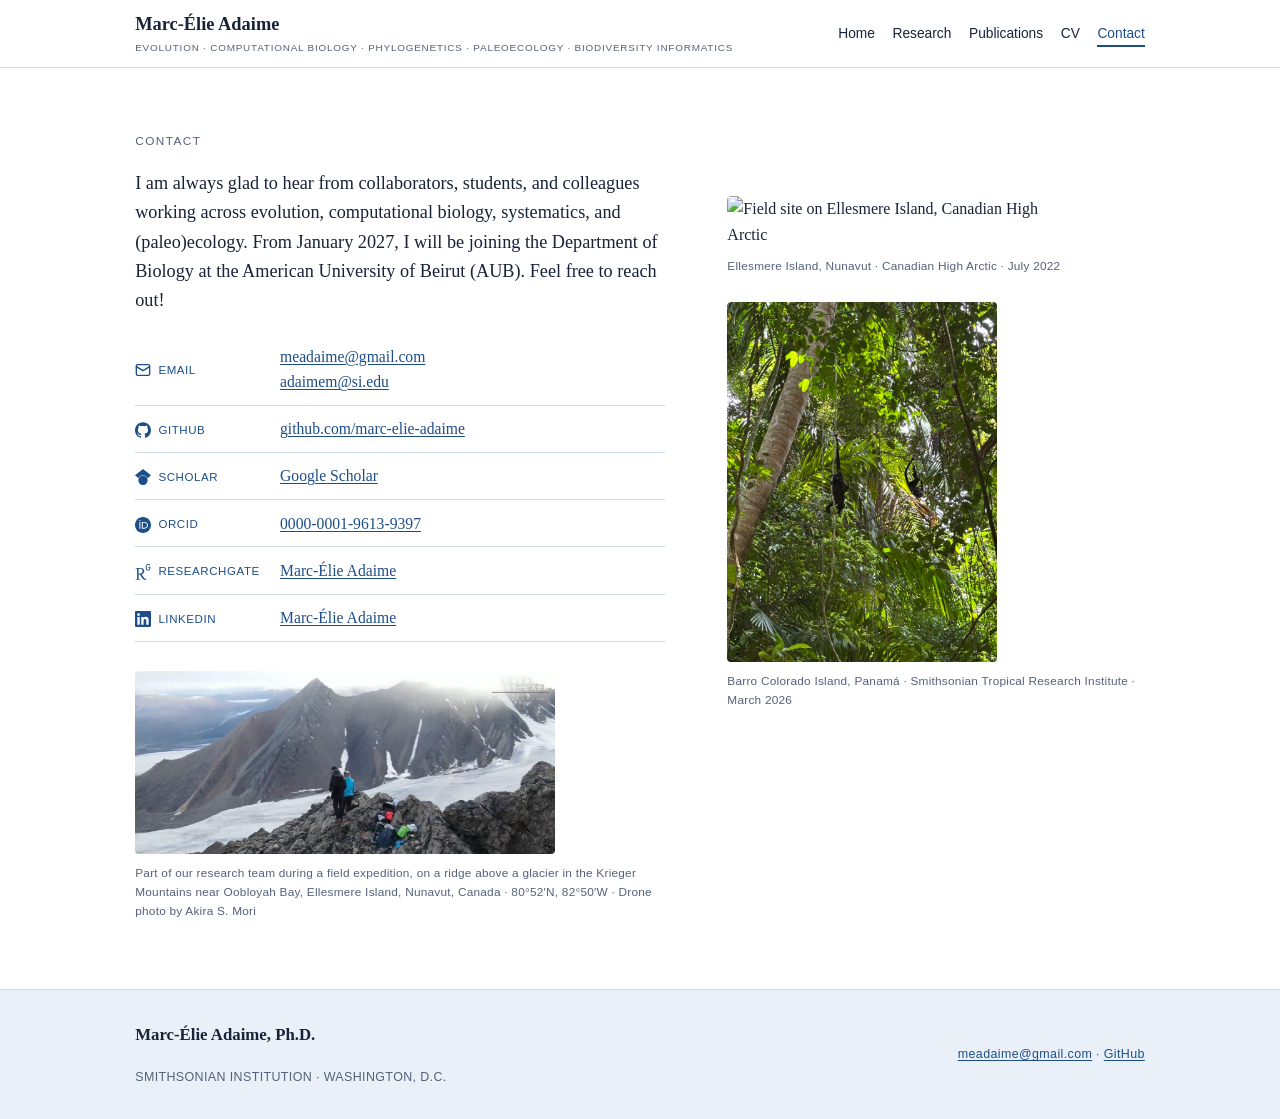
==== contact.html @ a2d021b9 "Update contact.html" ====
<!DOCTYPE html>
<html lang="en">
<head>
<script>document.documentElement.classList.add("js")</script>
<meta charset="utf-8">
<meta name="viewport" content="width=device-width, initial-scale=1">
<title>Contact — Marc-Élie Adaime</title>
<meta name="description" content="Contact Marc-Élie Adaime, Postdoctoral Research Fellow at the Smithsonian Institution.">
<link rel="stylesheet" href="style.css">
</head>
<body>
<header class="site-header">
  <nav class="nav" aria-label="Primary">
    <a class="brand" href="index.html"><b>Marc-Élie Adaime</b><span>Evolution · Computational Biology · Phylogenetics · Paleoecology · Biodiversity Informatics</span></a>
    <button class="nav-toggle" aria-expanded="false" aria-controls="menu" aria-label="Menu"><span></span><span></span><span></span></button>
    <ul class="nav-links" id="menu">
      <li><a href="index.html">Home</a></li>
      <li><a href="research.html">Research</a></li>
      <li><a href="publications.html">Publications</a></li>
      <li><a href="cv.html">CV</a></li>
      <li><a href="contact.html" aria-current="page">Contact</a></li>
    </ul>
  </nav>
</header>
<section class="section" style="padding-top:clamp(2.5rem,6vw,4rem)">
  <div class="wrap">
    <div class="contact-grid">
      <div class="reveal">
        <p class="eyebrow">Contact</p>
        <p class="lead">I am always glad to hear from collaborators, students, and colleagues working across evolution, computational biology, systematics, and (paleo)ecology. From January 2027, I will be joining the Department of Biology at the American University of Beirut (AUB). Feel free to reach out!</p>
        <ul class="contact-list">
          <li>
            <span class="k"><svg width="16" height="16" viewBox="0 0 24 24" fill="none" stroke="currentColor" stroke-width="2" stroke-linecap="round" stroke-linejoin="round" aria-hidden="true"><rect x="2" y="4" width="20" height="16" rx="2"/><path d="m2 7 10 6 10-6"/></svg>Email</span>
            <span><a href="mailto:meadaime@gmail.com">meadaime@gmail.com</a><br><a href="mailto:adaimem@si.edu">adaimem@si.edu</a></span>
          </li>
          <li>
            <span class="k"><svg width="16" height="16" viewBox="0 0 24 24" fill="currentColor" aria-hidden="true"><path d="M12 .297c-6.63 0-12 5.373-12 12 0 5.303 3.438 9.8 8.205 11.385.6.113.82-.258.82-.577 0-.285-.01-1.04-.015-2.04-3.338.724-4.042-1.61-4.042-1.61C4.422 18.07 3.633 17.7 3.633 17.7c-1.087-.744.084-.729.084-.729 1.205.084 1.838 1.236 1.838 1.236 1.07 1.835 2.809 1.305 3.495.998.108-.776.417-1.305.76-1.605-2.665-.3-5.466-1.332-5.466-5.93 0-1.31.465-2.38 1.235-3.22-.135-.303-.54-1.523.105-3.176 0 0 1.005-.322 3.3 1.23.96-.267 1.98-.399 3-.405 1.02.006 2.04.138 3 .405 2.28-1.552 3.285-1.23 3.285-1.23.645 1.653.24 2.873.12 3.176.765.84 1.23 1.91 1.23 3.22 0 4.61-2.805 5.625-5.475 5.92.42.36.81 1.096.81 2.22 0 1.606-.015 2.896-.015 3.286 0 .315.21.69.825.57C20.565 22.092 24 17.592 24 12.297c0-6.627-5.373-12-12-12"/></svg>GitHub</span>
            <span><a href="https://github.com/marc-elie-adaime">github.com/marc-elie-adaime</a></span>
          </li>
          <li>
            <span class="k"><svg width="16" height="16" viewBox="0 0 24 24" fill="currentColor" aria-hidden="true"><path d="M5.242 13.769L0 9.5 12 0l12 9.5-5.242 4.269C17.548 11.249 14.978 9.5 12 9.5c-2.977 0-5.548 1.748-6.758 4.269zM12 10a7 7 0 1 0 0 14 7 7 0 0 0 0-14z"/></svg>Scholar</span>
            <span><a href="https://scholar.google.com/citations?user=qYMFo1wAAAAJ">Google Scholar</a></span>
          </li>
          <li>
            <span class="k"><svg width="16" height="16" viewBox="0 0 24 24" fill="currentColor" aria-hidden="true"><path d="M12 0C5.372 0 0 5.372 0 12s5.372 12 12 12 12-5.372 12-12S18.628 0 12 0zM7.369 4.378c.525 0 .947.431.947.947 0 .525-.422.947-.947.947a.95.95 0 0 1-.947-.947c0-.525.422-.947.947-.947zm-.722 3.038h1.444v10.041H6.647V7.416zm3.562 0h3.9c3.712 0 5.344 2.653 5.344 5.025 0 2.578-2.016 5.025-5.325 5.025h-3.919V7.416zm1.444 1.303v7.444h2.297c3.272 0 4.022-2.484 4.022-3.722 0-2.016-1.284-3.722-4.097-3.722h-2.222z"/></svg>ORCID</span>
            <span><a href="https://orcid.org/0000-0001-9613-9397">0000-0001-9613-9397</a></span>
          </li>
          <li>
            <span class="k"><svg width="16" height="16" viewBox="0 0 24 24" fill="currentColor" aria-hidden="true"><path d="M19.586 0c-.818 0-1.508.19-2.073.565-.563.377-.97.936-1.213 1.68a3.193 3.193 0 0 0-.112.437 8.365 8.365 0 0 0-.078.53 9 9 0 0 0-.05.727c-.01.282-.013.621-.013 1.016a31.121 31.123 0 0 0 .014 1.017 9 9 0 0 0 .05.727 7.946 7.946 0 0 0 .077.53h-.005a3.334 3.334 0 0 0 .113.438c.245.743.65 1.303 1.214 1.68.565.376 1.256.564 2.075.564.8 0 1.536-.213 2.105-.603.57-.39.94-.916 1.175-1.65.076-.235.135-.558.177-.93a10.9 10.9 0 0 0 .043-1.207v-.82c0-.095-.047-.142-.14-.142h-3.064c-.094 0-.14.047-.14.141v.956c0 .094.046.14.14.14h1.666c.056 0 .084.03.084.086 0 .36 0 .62-.036.865-.038.244-.1.447-.147.606-.108.385-.348.664-.638.876-.29.212-.738.35-1.227.35-.545 0-.901-.15-1.21-.353-.306-.203-.517-.454-.67-.915a3.136 3.136 0 0 1-.147-.762 17.366 17.367 0 0 1-.034-.656c-.01-.26-.014-.572-.014-.939a26.401 26.403 0 0 1 .014-.938 15.821 15.822 0 0 1 .035-.656 3.19 3.19 0 0 1 .148-.76 1.89 1.89 0 0 1 .742-1.01c.344-.244.593-.352 1.137-.352.508 0 .815.096 1.144.303.33.207.528.492.764.925.047.094.111.118.198.07l1.044-.43c.075-.048.09-.115.042-.199a3.549 3.549 0 0 0-.466-.742 3 3 0 0 0-.679-.607 3.313 3.313 0 0 0-.903-.41A4.068 4.068 0 0 0 19.586 0zM8.217 5.836c-1.69 0-3.036.086-4.297.086-1.146 0-2.291 0-3.007-.029v.831l1.088.2c.744.144 1.174.488 1.174 2.264v11.288c0 1.777-.43 2.12-1.174 2.263l-1.088.2v.832c.773-.029 2.12-.086 3.465-.086 1.29 0 2.951.057 3.667.086v-.831l-1.49-.2c-.773-.115-1.174-.487-1.174-2.264v-4.784c.688.057 1.29.057 2.206.057 1.748 3.123 3.41 5.472 4.355 6.56.86 1.032 2.177 1.691 3.839 1.691.487 0 1.003-.086 1.318-.23v-.744c-1.031 0-2.063-.716-2.808-1.518-1.26-1.376-2.95-3.582-4.355-6.074 2.32-.545 4.04-2.722 4.04-4.9 0-3.208-2.492-4.698-5.758-4.698zm-.515 1.29c2.406 0 3.839 1.26 3.839 3.552 0 2.263-1.547 3.782-4.097 3.782-.974 0-1.404-.03-2.063-.086v-7.19c.66-.059 1.547-.059 2.32-.059z"/></svg>ResearchGate</span>
            <span><a href="https://www.researchgate.net/profile/Marc-Elie-Adaime-2">Marc-Élie Adaime</a></span>
          </li>
          <li>
            <span class="k"><svg width="16" height="16" viewBox="0 0 24 24" fill="currentColor" aria-hidden="true"><path d="M20.447 20.452h-3.554v-5.569c0-1.328-.027-3.037-1.852-3.037-1.853 0-2.136 1.445-2.136 2.939v5.667H9.351V9h3.414v1.561h.046c.477-.9 1.637-1.85 3.37-1.85 3.601 0 4.267 2.37 4.267 5.455v6.286zM5.337 7.433a2.062 2.062 0 0 1-2.063-2.065 2.064 2.064 0 1 1 2.063 2.065zm1.782 13.019H3.555V9h3.564v11.452zM22.225 0H1.771C.792 0 0 .774 0 1.729v20.542C0 23.227.792 24 1.771 24h20.451C23.2 24 24 23.227 24 22.271V1.729C24 .774 23.2 0 22.222 0h.003z"/></svg>LinkedIn</span>
            <span><a href="https://www.linkedin.com/in/marc-%C3%A9lie-adaime-8b756270/">Marc-Élie Adaime</a></span>
          </li>
        </ul>
        <figure class="plate" style="margin:1.8rem 0 0;border:none;background:transparent">
          <img src="Figures_webpage/Ellesmere_drone_photo.png" alt="Research team on a ridge above a glacier in the Krieger Mountains, Ellesmere Island" style="width:100%;max-width:420px;height:auto;display:block;border-radius:4px">
          <figcaption style="font-family:var(--mono);font-size:.74rem;letter-spacing:.02em;color:var(--muted);margin-top:.6rem">Part of our research team during a field expedition, on a ridge above a glacier in the Krieger Mountains near Oobloyah Bay, Ellesmere Island, Nunavut, Canada · 80°52′N, 82°50′W · Drone photo by Akira S. Mori</figcaption>
        </figure>
      </div>
      <div class="reveal" style="display:flex;flex-direction:column;gap:1.6rem;margin-left:1.5rem;margin-top:4rem">
        <figure class="plate" style="margin:0;border:none;background:transparent">
          <img src="Figures_webpage/IMG_20220717_134438.jpg" alt="Field site on Ellesmere Island, Canadian High Arctic" style="width:100%;max-width:320px;height:auto;display:block;border-radius:4px">
          <figcaption style="font-family:var(--mono);font-size:.74rem;letter-spacing:.02em;color:var(--muted);margin-top:.6rem">Ellesmere Island, Nunavut · Canadian High Arctic · July 2022</figcaption>
        </figure>
        <figure class="plate" style="margin:0;border:none;background:transparent">
          <img src="Figures_webpage/IMG_4022.jpg" alt="Barro Colorado Island, Panamá" style="width:100%;max-width:270px;height:auto;display:block;border-radius:4px">
          <figcaption style="font-family:var(--mono);font-size:.74rem;letter-spacing:.02em;color:var(--muted);margin-top:.6rem">Barro Colorado Island, Panamá · Smithsonian Tropical Research Institute · March 2026</figcaption>
        </figure>
      </div>
    </div>
  </div>
</section>
<footer class="site-footer">
  <div class="foot">
    <div class="brand"><b style="font-family:var(--display);font-size:1.05rem">Marc-Élie Adaime, Ph.D.</b><br><span class="fmono">Smithsonian Institution · Washington, D.C.</span></div>
    <div class="fmono"><a href="mailto:meadaime@gmail.com">meadaime@gmail.com</a> · <a href="https://github.com/marc-elie-adaime">GitHub</a></div>
  </div>
</footer>
<script>
  const t=document.querySelector('.nav-toggle'),m=document.getElementById('menu');
  t&&t.addEventListener('click',()=>{const o=m.classList.toggle('open');t.setAttribute('aria-expanded',o)});
  const io=new IntersectionObserver((es)=>es.forEach(e=>{if(e.isIntersecting){e.target.classList.add('in');io.unobserve(e.target)}}),{threshold:.1});
  document.querySelectorAll('.reveal').forEach(el=>io.observe(el));
</script>
</body>
</html>
---- style.css ----
/* =========================================================
   Marc-Élie Adaime — traditional academic styles
   Single-hue Québec-blue palette; system serif typography.
   ========================================================= */

:root{
  --ink:#182338;            /* near-black, blue cast (body text) */
  --teal:#1d4e89;           /* Québec blue (links, accents) */
  --teal-deep:#143a6b;      /* deep blue (hero, dark headings) */
  --teal-bright:#3d6fb0;    /* lighter blue */
  --amber:#1d4e89;          /* primary buttons = Québec blue */
  --amber-deep:#3a4a63;     /* muted blue-grey small labels */
  --amber-soft:#bcd0e8;     /* soft blue (hover borders) */
  --paper:#ffffff;          /* main background */
  --panel:#eaf0f8;          /* pale Québec blue (alt sections) */
  --sage:#e0e9f5;           /* soft blue (chips, mats, plates) */
  --line:#cdd9ea;           /* blue-tinted borders */
  --muted:#54617a;          /* muted blue-grey text */
  --white:#ffffff;

  --display:Georgia,"Times New Roman",Times,serif;
  --body:Georgia,"Times New Roman",Times,serif;
  --mono:-apple-system,BlinkMacSystemFont,"Segoe UI",Helvetica,Arial,sans-serif;

  --maxw:1080px;
}

*{box-sizing:border-box}
html{scroll-behavior:smooth}
@media (prefers-reduced-motion:reduce){html{scroll-behavior:auto}}

body{
  margin:0;
  font-family:var(--body);
  color:var(--ink);
  background:var(--paper);
  line-height:1.62;
  -webkit-font-smoothing:antialiased;
  text-rendering:optimizeLegibility;
}

img{max-width:100%;display:block}
a{color:var(--teal);text-decoration:underline;text-underline-offset:2px}
a:hover{color:var(--teal-deep)}

.wrap{max-width:var(--maxw);margin:0 auto;padding:0 clamp(1.2rem,4vw,2.2rem)}

/* ---------- eyebrow ---------- */
.eyebrow{
  font-family:var(--mono);
  font-size:.74rem;
  letter-spacing:.12em;
  text-transform:uppercase;
  color:var(--muted);
  margin:0 0 .8rem;
}

/* ---------- header / nav ---------- */
.site-header{
  position:sticky;top:0;z-index:50;
  background:var(--white);
  border-bottom:1px solid var(--line);
}
.nav{
  max-width:var(--maxw);margin:0 auto;
  padding:.85rem clamp(1.2rem,4vw,2.2rem);
  display:flex;align-items:center;justify-content:space-between;gap:1rem;
}
.brand{display:flex;flex-direction:column;line-height:1.15;text-decoration:none}
.brand b{font-family:var(--display);font-weight:700;font-size:1.15rem;color:var(--ink)}
.brand span{font-family:var(--mono);font-size:.62rem;letter-spacing:.08em;text-transform:uppercase;color:var(--muted);margin-top:7px}
.nav-links{display:flex;gap:1.1rem;align-items:center;list-style:none;margin:0;padding:0}
.nav-links a{
  font-family:var(--mono);font-size:.86rem;font-weight:400;color:var(--ink);
  text-decoration:none;padding:.2rem 0;border-bottom:2px solid transparent;
}
.nav-links a:hover{color:var(--teal);border-bottom-color:var(--line)}
.nav-links a[aria-current="page"]{color:var(--teal);border-bottom-color:var(--teal)}
.nav-toggle{display:none;background:none;border:1px solid var(--line);border-radius:3px;padding:.45rem .55rem;cursor:pointer}
.nav-toggle span{display:block;width:20px;height:2px;background:var(--ink);margin:4px 0}

@media (max-width:760px){
  .nav-toggle{display:block}
  .nav-links{
    position:absolute;top:100%;left:0;right:0;
    flex-direction:column;align-items:stretch;gap:0;
    background:var(--white);border-bottom:1px solid var(--line);
    padding:.4rem clamp(1.2rem,4vw,2.2rem) .9rem;
    display:none;
  }
  .nav-links.open{display:flex}
  .nav-links a{padding:.65rem 0;border-bottom:1px solid var(--line)}
}

/* ---------- hero ---------- */
.hero{position:relative;overflow:hidden;background:var(--teal-deep);color:#fff}
.hero-bg{
  position:absolute;inset:0;
  background:
    linear-gradient(180deg, rgba(20,58,107,.7), rgba(20,58,107,.68)),     
    url("Figures_webpage/IMG_20220718_154814%20Copy-b.jpg") center/cover;
}
.hero-inner{position:relative;max-width:var(--maxw);margin:0 auto;padding:clamp(3rem,7vw,5.5rem) clamp(1.2rem,4vw,2.2rem)}
.hero .eyebrow{color:#bcd0e8}
.hero h1{
  font-family:var(--display);font-weight:700;
  font-size:clamp(1.9rem,4vw,3rem);line-height:1.15;
  margin:.2rem 0 1rem;max-width:22ch;
}
.hero p{font-size:clamp(1.15rem,1.9vw,1.35rem);max-width:60ch;color:#e6ecf5;margin:0 0 1.4rem;line-height:1.6}
.hero .role{font-family:var(--mono);font-size:.9rem;letter-spacing:.03em;color:#b3c6df}
.btn-row{display:flex;flex-wrap:wrap;gap:.8rem;margin-top:1.6rem}
.btn{
  display:inline-flex;align-items:center;gap:.4rem;
  font-family:var(--mono);font-weight:500;font-size:.88rem;
  padding:.6rem 1.15rem;border-radius:3px;
  border:1px solid transparent;text-decoration:none;
}
.btn-primary{background:#fff;color:var(--teal-deep);border-color:#fff}
.btn-primary:hover{background:#e6ecf5;color:var(--teal-deep)}
.btn-ghost{border-color:rgba(255,255,255,.5);color:#fff}
.btn-ghost:hover{border-color:#fff;color:#fff}

/* ---------- sections ---------- */
main{display:block}
.section{padding:clamp(2.6rem,5.5vw,4.2rem) 0}
.section.alt{background:var(--panel)}
.section h2{
  font-family:var(--display);font-weight:700;
  font-size:clamp(1.5rem,3vw,2.1rem);line-height:1.2;margin:.2rem 0 1rem;
}
.lead{font-size:1.14rem;max-width:66ch;color:var(--ink);line-height:1.6}
.prose p{max-width:68ch;margin:0 0 1.05rem}
.prose p:last-child{margin-bottom:0}

/* simple rule */
.strata{height:0;border:0;border-top:1px solid var(--line);width:100%;max-width:var(--maxw);margin:0 auto}

/* ---------- grid cards ---------- */
.grid{display:grid;gap:1.6rem}
.grid.cols-2{grid-template-columns:repeat(2,1fr)}
.grid.cols-3{grid-template-columns:repeat(3,1fr)}
@media (max-width:860px){.grid.cols-3{grid-template-columns:1fr 1fr}}
@media (max-width:620px){.grid.cols-2,.grid.cols-3{grid-template-columns:1fr}}
.card{
  background:var(--white);border:1px solid var(--line);border-radius:4px;
  padding:1.4rem;
}
.card:hover{border-color:var(--teal-bright)}
.card .num{font-family:var(--mono);font-size:.72rem;color:var(--amber-deep);letter-spacing:.08em;text-transform:uppercase}
.card h3{font-family:var(--display);font-weight:700;font-size:1.22rem;margin:.45rem 0 .5rem;line-height:1.25}
.card p{margin:0;color:#2a3550;font-size:.98rem}
.card .fig{margin:0 0 1.1rem;background:transparent;border-radius:3px}
.card .fig img,.card .fig svg{display:block;width:100%;height:auto;border-radius:2px}
.card img{border-radius:3px}

/* ---------- figure / plate ---------- */
.plate{border:1px solid var(--line);border-radius:4px;overflow:hidden;background:var(--white)}
.plate .img{aspect-ratio:4/3;position:relative;background:var(--sage)}
.plate .img img{position:absolute;inset:0;width:100%;height:100%;object-fit:cover}
.plate figcaption{font-family:var(--mono);font-size:.74rem;letter-spacing:.02em;color:var(--muted)}
.plate figcaption b{color:var(--ink);font-weight:700}

/* ---------- timeline ---------- */
.timeline{list-style:none;margin:0;padding:0;border-left:2px solid var(--line)}
.timeline li{position:relative;padding:0 0 1.8rem 1.6rem}
.timeline li:last-child{padding-bottom:0}
.timeline li::before{content:"";position:absolute;left:-6px;top:.4rem;width:10px;height:10px;border-radius:50%;background:var(--teal);border:2px solid var(--paper)}
.timeline .when{font-family:var(--mono);font-size:.74rem;letter-spacing:.05em;color:var(--amber-deep);text-transform:uppercase}
.timeline h3{font-family:var(--display);font-weight:700;font-size:1.16rem;margin:.25rem 0 .1rem}
.timeline .where{color:var(--muted);font-size:.9rem;margin-bottom:.4rem}
.timeline p{margin:.3rem 0 0;max-width:64ch;font-size:.97rem}

/* ---------- publications ---------- */
.pub-group{margin-bottom:2.4rem}
.pub-group h2{margin-bottom:.4rem}
.pub{padding:1rem 0;border-bottom:1px solid var(--line);display:grid;grid-template-columns:64px 1fr;gap:1rem}
.pub:first-of-type{border-top:1px solid var(--line)}
.pub .yr{font-family:var(--mono);font-size:.82rem;color:var(--amber-deep);padding-top:.15rem}
.pub .ref{margin:0}
.pub .ref .title{font-weight:700}
.pub .ref .venue{font-style:italic;color:var(--teal)}
.pub .tag{display:inline-block;font-family:var(--mono);font-size:.66rem;letter-spacing:.05em;text-transform:uppercase;
  background:var(--sage);color:var(--teal-deep);padding:.12rem .5rem;border-radius:3px;margin-left:.4rem}
.pub .doi{font-size:.85rem;word-break:break-word}
@media (max-width:560px){.pub{grid-template-columns:1fr;gap:.3rem}}

/* ---------- chips ---------- */
.chips{display:flex;flex-wrap:wrap;gap:.5rem;margin:1.1rem 0 0;padding:0;list-style:none}
.chips li{font-family:var(--mono);font-size:.8rem;background:var(--white);border:1px solid var(--line);border-radius:3px;padding:.35rem .75rem;color:var(--ink)}

/* ---------- contact ---------- */
.contact-grid{display:grid;grid-template-columns:1.2fr 1fr;gap:2.4rem;align-items:start}
@media (max-width:760px){.contact-grid{grid-template-columns:1fr}}
.contact-list{list-style:none;margin:1.1rem 0 0;padding:0}
.contact-list li{display:flex;gap:.8rem;padding:.65rem 0;border-bottom:1px solid var(--line);font-size:.98rem}
.contact-list .k{display:flex;align-items:center;gap:.45rem;font-family:var(--mono);font-size:.72rem;letter-spacing:.05em;text-transform:uppercase;color:var(--teal);width:auto;min-width:132px;flex:none;padding-top:.15rem}
.contact-list .k svg{flex:none;width:16px;height:16px}

/* ---------- CV ---------- */
.cv-section{margin-bottom:2.2rem}
.cv-section h2{font-family:var(--display);font-weight:700;font-size:1.4rem;border-bottom:1px solid var(--line);padding-bottom:.3rem;margin-bottom:1rem}
.cv-row{display:grid;grid-template-columns:150px 1fr;gap:1rem;padding:.55rem 0;border-bottom:1px solid var(--line)}
.cv-row .l{font-family:var(--mono);font-size:.78rem;color:var(--amber-deep);letter-spacing:.03em}
.cv-row b{font-weight:700}
.cv-row .sub{color:var(--muted);font-size:.9rem}
@media (max-width:560px){.cv-row{grid-template-columns:1fr;gap:.15rem}}

/* ---------- footer ---------- */
.site-footer{background:var(--panel);color:var(--muted);padding:2.2rem 0;border-top:1px solid var(--line)}
.foot{max-width:var(--maxw);margin:0 auto;padding:0 clamp(1.2rem,4vw,2.2rem);display:flex;flex-wrap:wrap;justify-content:space-between;gap:1rem;align-items:center}
.foot .brand b{color:var(--ink);font-family:var(--display)}
.foot .brand span{color:var(--muted)}
.foot a{color:var(--teal)}
.foot .fmono{font-family:var(--mono);font-size:.78rem;letter-spacing:.03em;color:var(--muted)}

/* ---------- reveal disabled (static) ---------- */
.js .reveal{opacity:1;transform:none}

:focus-visible{outline:2px solid var(--teal);outline-offset:2px}

/* ---------- Mobile adjustments ---------- */
@media (max-width:760px){
  /* About section: stack on mobile */
  .about-grid{grid-template-columns:1fr !important;}
  .about-grid .prose{max-width:100% !important;}
  .about-core{width:100% !important;}
  .about-core img{max-width:100% !important;width:100% !important;}
  .about-core figcaption{max-width:100% !important;}
  /* Threads figure rows: force single column, full width */
  .threads-grid{grid-template-columns:1fr !important;}
  /* Cancel the desktop margin bleed and caption-width hacks */
  .bleed-right{margin-right:0 !important;}
  .bleed-left{margin-left:0 !important;}
  .cap-wide{width:100% !important;}
  /* Make every threads figure full-width and its caption normal */
  .threads-grid .plate{margin:0 !important;width:100% !important;}
  .threads-grid .plate img{width:100% !important;max-width:100% !important;}
  .threads-grid .plate figcaption{width:100% !important;max-width:100% !important;}
}

/* Research page header background */
.hero-research .hero-bg{
  background:
    linear-gradient(180deg, rgba(20,58,107,.7), rgba(20,58,107,.68)),
    url("Figures_webpage/34EDEE50-22E7-4DC9-A96A-1D87A14C8290.jpg") center/cover;
}
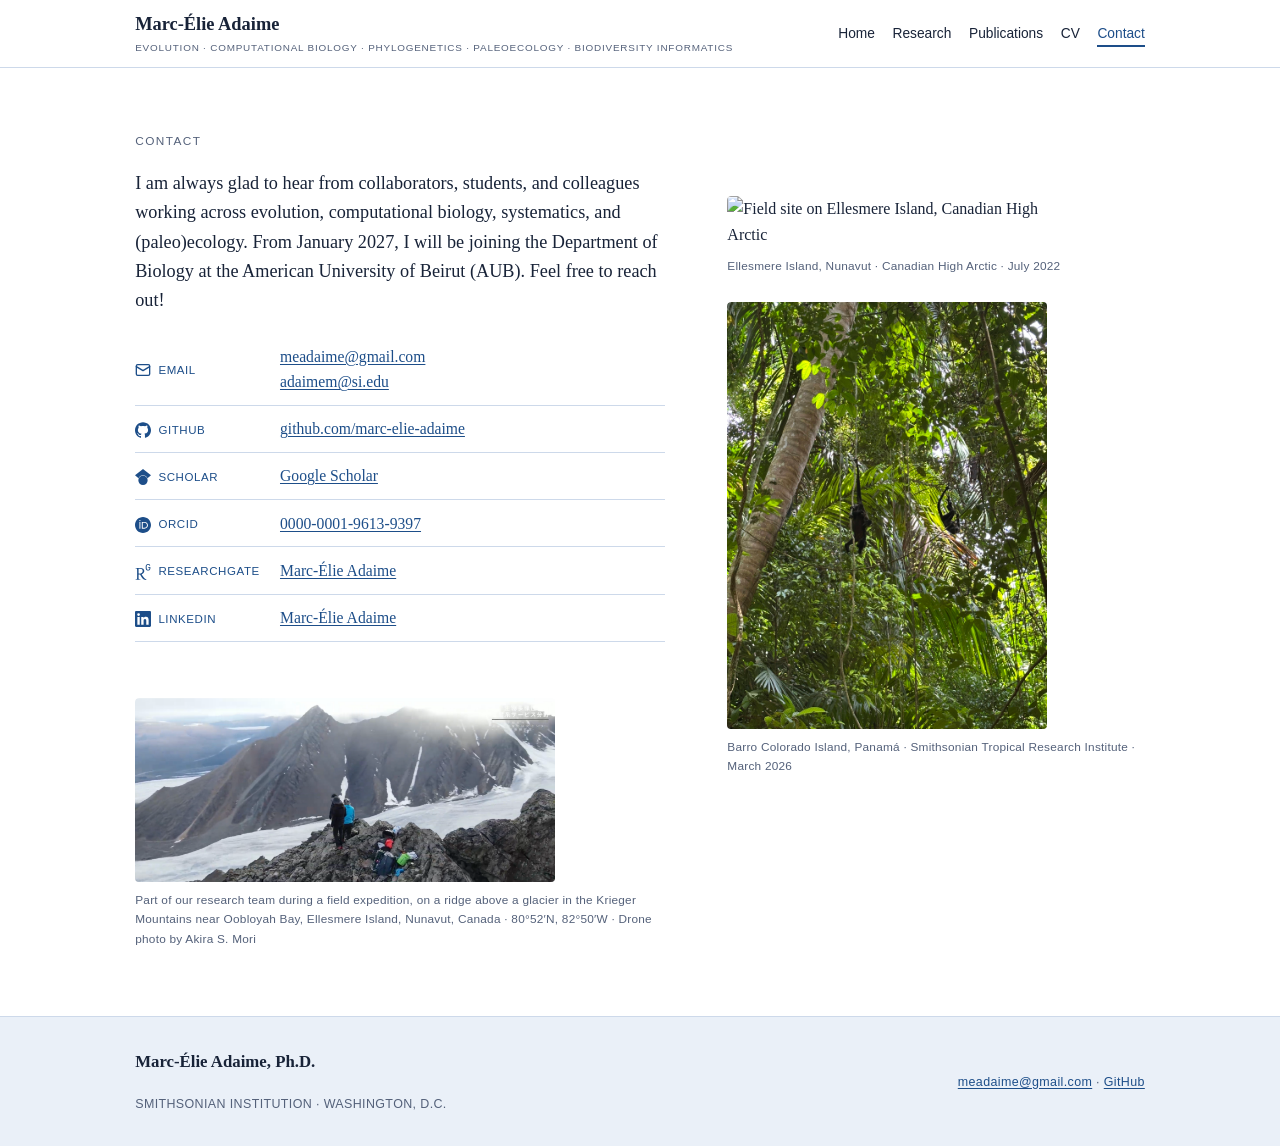
==== commit d09b5bbf: "Update contact.html" ====
--- a/contact.html
+++ b/contact.html
@@ -54,7 +54,7 @@
             <span><a href="https://www.linkedin.com/in/marc-%C3%A9lie-adaime-8b756270/">Marc-Élie Adaime</a></span>
           </li>
         </ul>
-        <figure class="plate" style="margin:1.8rem 0 0;border:none;background:transparent">
+        <figure class="plate" style="margin:3.5rem 0 0;border:none;background:transparent">
           <img src="Figures_webpage/Ellesmere_drone_photo.png" alt="Research team on a ridge above a glacier in the Krieger Mountains, Ellesmere Island" style="width:100%;max-width:420px;height:auto;display:block;border-radius:4px">
           <figcaption style="font-family:var(--mono);font-size:.74rem;letter-spacing:.02em;color:var(--muted);margin-top:.6rem">Part of our research team during a field expedition, on a ridge above a glacier in the Krieger Mountains near Oobloyah Bay, Ellesmere Island, Nunavut, Canada · 80°52′N, 82°50′W · Drone photo by Akira S. Mori</figcaption>
         </figure>
@@ -65,7 +65,7 @@
           <figcaption style="font-family:var(--mono);font-size:.74rem;letter-spacing:.02em;color:var(--muted);margin-top:.6rem">Ellesmere Island, Nunavut · Canadian High Arctic · July 2022</figcaption>
         </figure>
         <figure class="plate" style="margin:0;border:none;background:transparent">
-          <img src="Figures_webpage/IMG_4022.jpg" alt="Barro Colorado Island, Panamá" style="width:100%;max-width:270px;height:auto;display:block;border-radius:4px">
+          <img src="Figures_webpage/IMG_4022.jpg" alt="Barro Colorado Island, Panamá" style="width:100%;max-width:320px;height:auto;display:block;border-radius:4px">
           <figcaption style="font-family:var(--mono);font-size:.74rem;letter-spacing:.02em;color:var(--muted);margin-top:.6rem">Barro Colorado Island, Panamá · Smithsonian Tropical Research Institute · March 2026</figcaption>
         </figure>
       </div>
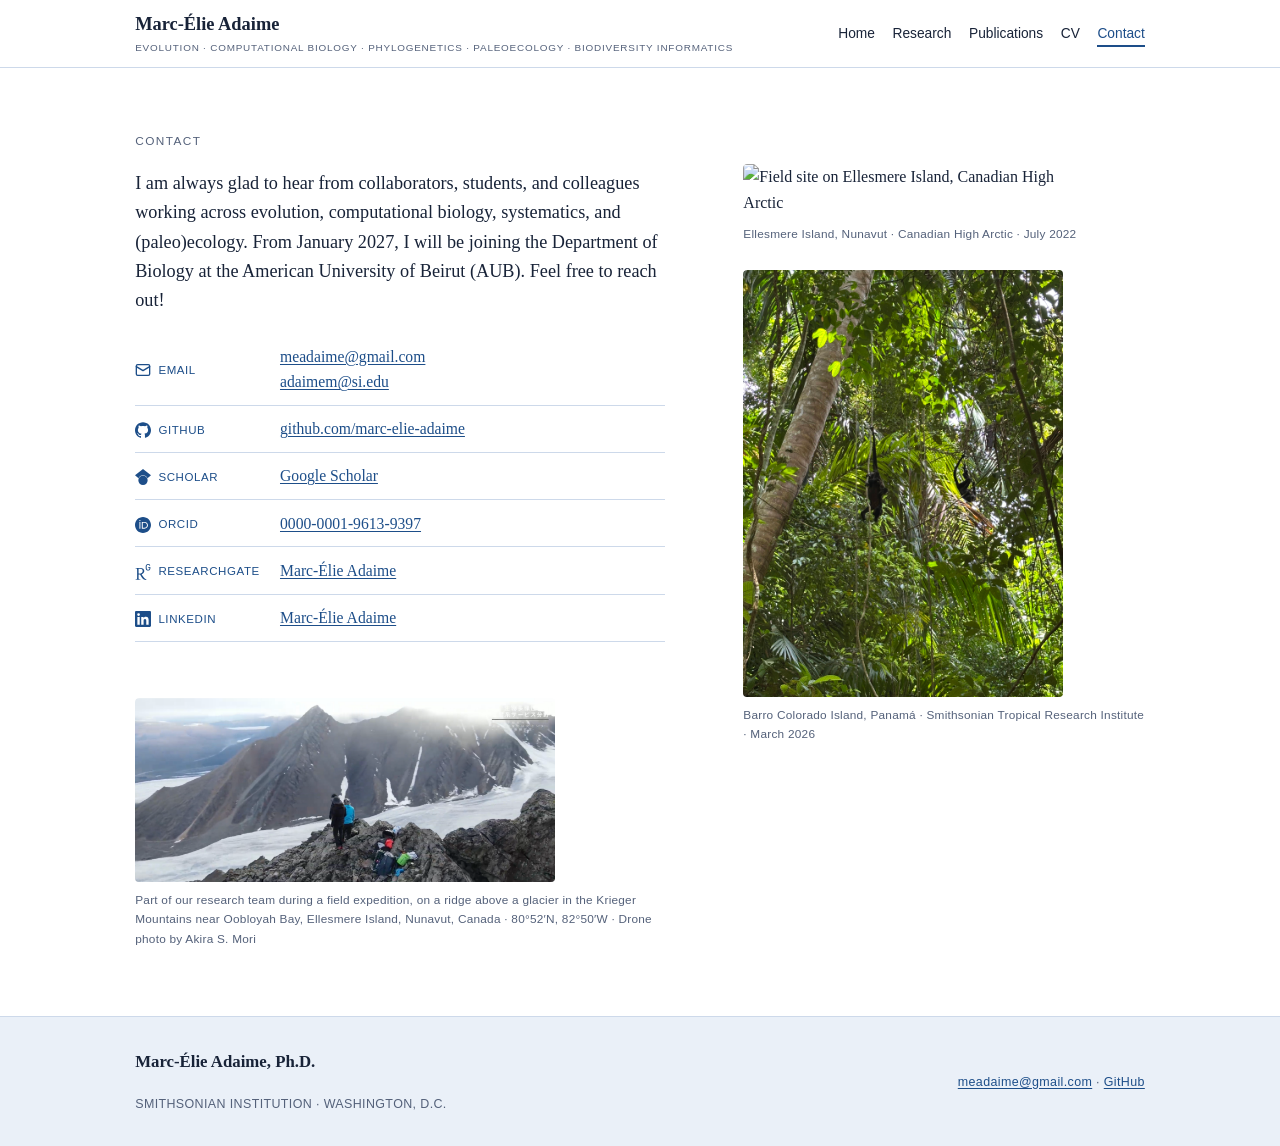
==== commit 569c1a53: "Update contact.html" ====
--- a/contact.html
+++ b/contact.html
@@ -59,7 +59,7 @@
           <figcaption style="font-family:var(--mono);font-size:.74rem;letter-spacing:.02em;color:var(--muted);margin-top:.6rem">Part of our research team during a field expedition, on a ridge above a glacier in the Krieger Mountains near Oobloyah Bay, Ellesmere Island, Nunavut, Canada · 80°52′N, 82°50′W · Drone photo by Akira S. Mori</figcaption>
         </figure>
       </div>
-      <div class="reveal" style="display:flex;flex-direction:column;gap:1.6rem;margin-left:1.5rem;margin-top:4rem">
+      <div class="reveal" style="display:flex;flex-direction:column;gap:1.6rem;margin-left:2.5rem;margin-top:2rem">
         <figure class="plate" style="margin:0;border:none;background:transparent">
           <img src="Figures_webpage/IMG_20220717_134438.jpg" alt="Field site on Ellesmere Island, Canadian High Arctic" style="width:100%;max-width:320px;height:auto;display:block;border-radius:4px">
           <figcaption style="font-family:var(--mono);font-size:.74rem;letter-spacing:.02em;color:var(--muted);margin-top:.6rem">Ellesmere Island, Nunavut · Canadian High Arctic · July 2022</figcaption>
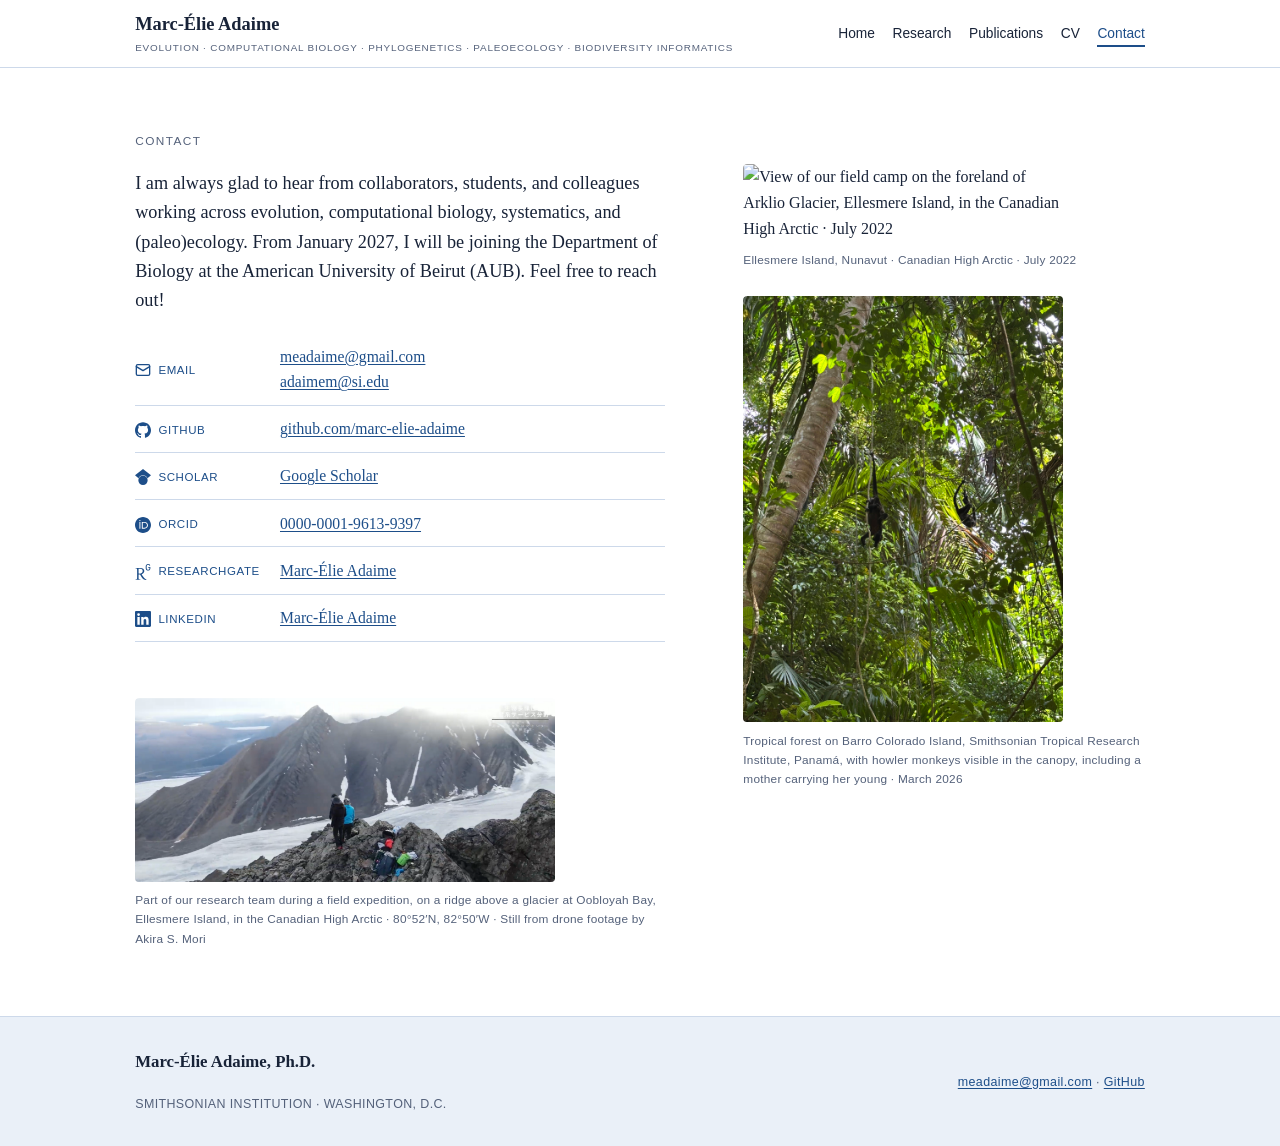
==== commit 93a270b2: "Update contact.html" ====
--- a/contact.html
+++ b/contact.html
@@ -56,17 +56,17 @@
         </ul>
         <figure class="plate" style="margin:3.5rem 0 0;border:none;background:transparent">
           <img src="Figures_webpage/Ellesmere_drone_photo.png" alt="Research team on a ridge above a glacier in the Krieger Mountains, Ellesmere Island" style="width:100%;max-width:420px;height:auto;display:block;border-radius:4px">
-          <figcaption style="font-family:var(--mono);font-size:.74rem;letter-spacing:.02em;color:var(--muted);margin-top:.6rem">Part of our research team during a field expedition, on a ridge above a glacier in the Krieger Mountains near Oobloyah Bay, Ellesmere Island, Nunavut, Canada · 80°52′N, 82°50′W · Drone photo by Akira S. Mori</figcaption>
+          <figcaption style="font-family:var(--mono);font-size:.74rem;letter-spacing:.02em;color:var(--muted);margin-top:.6rem">Part of our research team during a field expedition, on a ridge above a glacier at Oobloyah Bay, Ellesmere Island, in the Canadian High Arctic · 80°52′N, 82°50′W · Still from drone footage by Akira S. Mori</figcaption>
         </figure>
       </div>
       <div class="reveal" style="display:flex;flex-direction:column;gap:1.6rem;margin-left:2.5rem;margin-top:2rem">
         <figure class="plate" style="margin:0;border:none;background:transparent">
-          <img src="Figures_webpage/IMG_20220717_134438.jpg" alt="Field site on Ellesmere Island, Canadian High Arctic" style="width:100%;max-width:320px;height:auto;display:block;border-radius:4px">
+          <img src="Figures_webpage/IMG_20220717_134438.jpg" alt="View of our field camp on the foreland of Arklio Glacier, Ellesmere Island, in the Canadian High Arctic · July 2022" style="width:100%;max-width:320px;height:auto;display:block;border-radius:4px">
           <figcaption style="font-family:var(--mono);font-size:.74rem;letter-spacing:.02em;color:var(--muted);margin-top:.6rem">Ellesmere Island, Nunavut · Canadian High Arctic · July 2022</figcaption>
         </figure>
         <figure class="plate" style="margin:0;border:none;background:transparent">
           <img src="Figures_webpage/IMG_4022.jpg" alt="Barro Colorado Island, Panamá" style="width:100%;max-width:320px;height:auto;display:block;border-radius:4px">
-          <figcaption style="font-family:var(--mono);font-size:.74rem;letter-spacing:.02em;color:var(--muted);margin-top:.6rem">Barro Colorado Island, Panamá · Smithsonian Tropical Research Institute · March 2026</figcaption>
+          <figcaption style="font-family:var(--mono);font-size:.74rem;letter-spacing:.02em;color:var(--muted);margin-top:.6rem">Tropical forest on Barro Colorado Island, Smithsonian Tropical Research Institute, Panamá, with howler monkeys visible in the canopy, including a mother carrying her young · March 2026</figcaption>
         </figure>
       </div>
     </div>
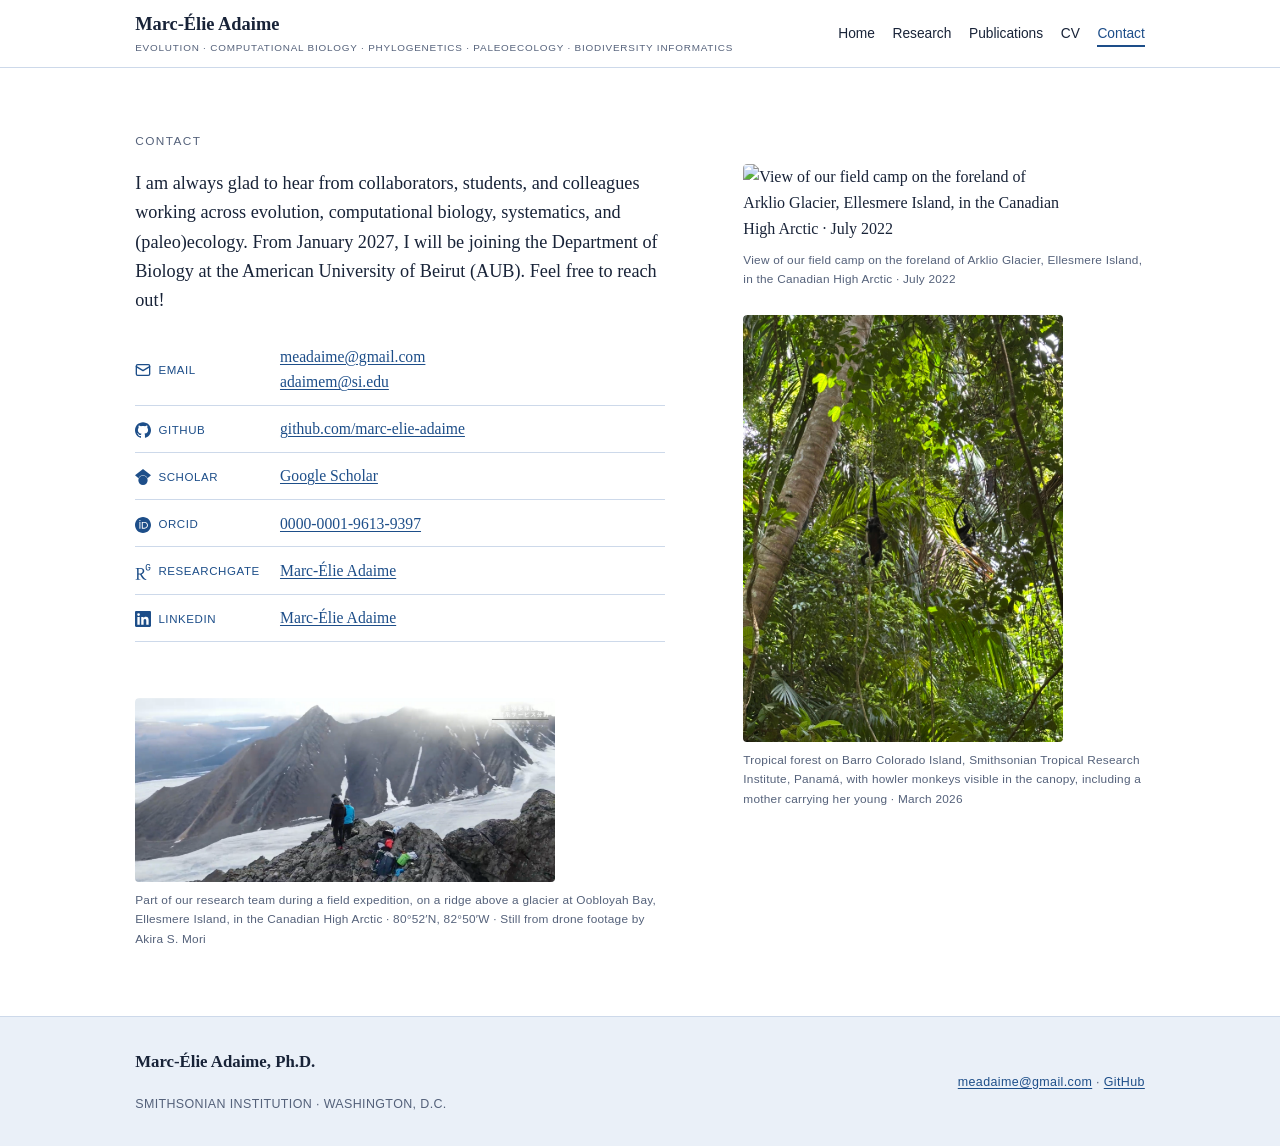
==== commit b328770d: "Update contact.html" ====
--- a/contact.html
+++ b/contact.html
@@ -62,7 +62,7 @@
       <div class="reveal" style="display:flex;flex-direction:column;gap:1.6rem;margin-left:2.5rem;margin-top:2rem">
         <figure class="plate" style="margin:0;border:none;background:transparent">
           <img src="Figures_webpage/IMG_20220717_134438.jpg" alt="View of our field camp on the foreland of Arklio Glacier, Ellesmere Island, in the Canadian High Arctic · July 2022" style="width:100%;max-width:320px;height:auto;display:block;border-radius:4px">
-          <figcaption style="font-family:var(--mono);font-size:.74rem;letter-spacing:.02em;color:var(--muted);margin-top:.6rem">Ellesmere Island, Nunavut · Canadian High Arctic · July 2022</figcaption>
+          <figcaption style="font-family:var(--mono);font-size:.74rem;letter-spacing:.02em;color:var(--muted);margin-top:.6rem">View of our field camp on the foreland of Arklio Glacier, Ellesmere Island, in the Canadian High Arctic · July 2022</figcaption>
         </figure>
         <figure class="plate" style="margin:0;border:none;background:transparent">
           <img src="Figures_webpage/IMG_4022.jpg" alt="Barro Colorado Island, Panamá" style="width:100%;max-width:320px;height:auto;display:block;border-radius:4px">
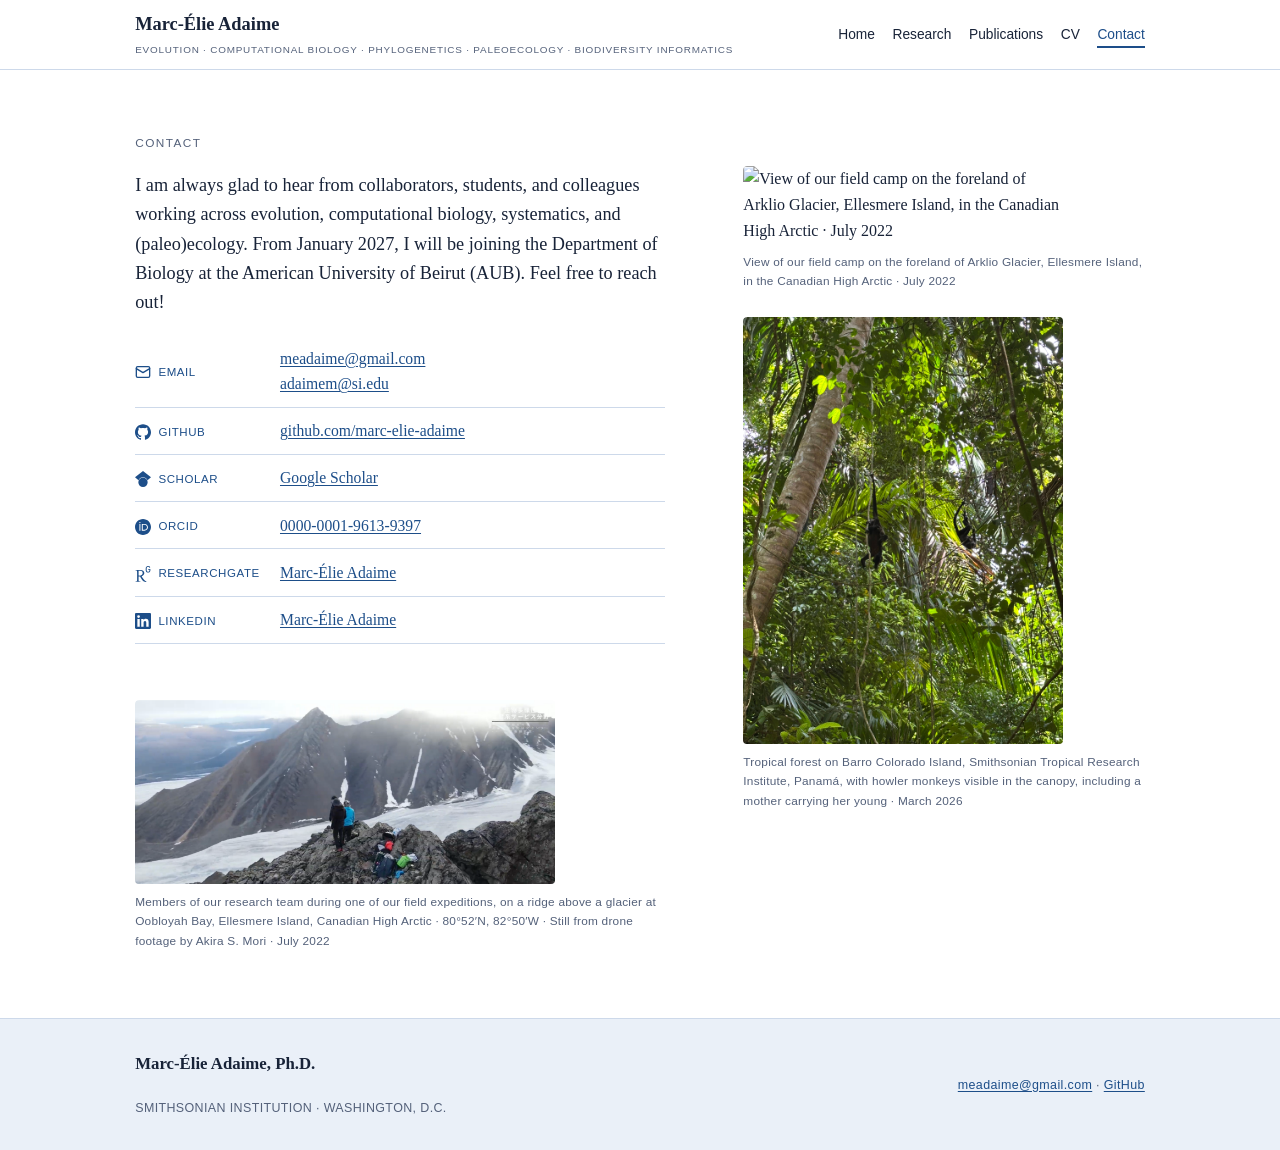
==== commit 62ec8fd6: "Update contact.html" ====
--- a/contact.html
+++ b/contact.html
@@ -56,7 +56,7 @@
         </ul>
         <figure class="plate" style="margin:3.5rem 0 0;border:none;background:transparent">
           <img src="Figures_webpage/Ellesmere_drone_photo.png" alt="Research team on a ridge above a glacier in the Krieger Mountains, Ellesmere Island" style="width:100%;max-width:420px;height:auto;display:block;border-radius:4px">
-          <figcaption style="font-family:var(--mono);font-size:.74rem;letter-spacing:.02em;color:var(--muted);margin-top:.6rem">Part of our research team during a field expedition, on a ridge above a glacier at Oobloyah Bay, Ellesmere Island, in the Canadian High Arctic · 80°52′N, 82°50′W · Still from drone footage by Akira S. Mori</figcaption>
+          <figcaption style="font-family:var(--mono);font-size:.74rem;letter-spacing:.02em;color:var(--muted);margin-top:.6rem">Members of our research team during one of our field expeditions, on a ridge above a glacier at Oobloyah Bay, Ellesmere Island, Canadian High Arctic · 80°52′N, 82°50′W · Still from drone footage by Akira S. Mori · July 2022</figcaption>
         </figure>
       </div>
       <div class="reveal" style="display:flex;flex-direction:column;gap:1.6rem;margin-left:2.5rem;margin-top:2rem">
--- a/style.css
+++ b/style.css
@@ -68,7 +68,7 @@
 }
 .brand{display:flex;flex-direction:column;line-height:1.15;text-decoration:none}
 .brand b{font-family:var(--display);font-weight:700;font-size:1.15rem;color:var(--ink)}
-.brand span{font-family:var(--mono);font-size:.62rem;letter-spacing:.08em;text-transform:uppercase;color:var(--muted);margin-top:7px}
+.brand span{font-family:var(--mono);font-size:.62rem;letter-spacing:.08em;text-transform:uppercase;color:var(--muted);margin-top:9px}
 .nav-links{display:flex;gap:1.1rem;align-items:center;list-style:none;margin:0;padding:0}
 .nav-links a{
   font-family:var(--mono);font-size:.86rem;font-weight:400;color:var(--ink);
@@ -238,10 +238,82 @@
   .threads-grid .plate img{width:100% !important;max-width:100% !important;}
   .threads-grid .plate figcaption{width:100% !important;max-width:100% !important;}
 }
-
 /* Research page header background */
 .hero-research .hero-bg{
   background:
     linear-gradient(180deg, rgba(20,58,107,.7), rgba(20,58,107,.68)),
     url("Figures_webpage/34EDEE50-22E7-4DC9-A96A-1D87A14C8290.jpg") center/cover;
 }
+/* Contact page: reset right-column shift on mobile, center photos */
+@media (max-width:760px){
+  .contact-grid > .reveal:last-child{
+    margin-left:0 !important;
+    margin-top:0 !important;
+    align-items:center !important;
+  }
+  .contact-grid > .reveal:last-child figure{
+    margin-left:auto !important;
+    margin-right:auto !important;
+  }
+  .contact-grid > .reveal:last-child img{
+    margin-left:auto !important;
+    margin-right:auto !important;
+  }
+}
+/* Mobile header spacing */
+@media (max-width:760px){
+  /* Brand subtitle: more space between wrapped lines */
+  .brand span{line-height:1.5;}
+  /* Dropdown menu: space items, no dividers, no tap highlight */
+  .nav-links{gap:.9rem !important;}
+  .nav-links a{
+    padding:.6rem 0 !important;
+    border-bottom:none !important;
+    -webkit-tap-highlight-color:transparent !important;
+  }
+}
+
+/* Research page: field photo column beside the timeline */
+.field-photos{
+  display:flex;
+  flex-direction:column;
+  justify-content:space-between;
+  height:100%;
+  padding:1rem 0;
+}
+.field-photos img{
+  width:100%;
+  max-width:200px;
+  height:auto;
+  border-radius:6px;
+  display:block;
+}
+.field-photos img:last-child{
+  max-width:320px;
+}
+/* Alternate the photos left/right within the column */
+.field-photos img:nth-child(odd){margin-left:auto}
+.field-photos img:nth-child(even){margin-right:auto}
+
+/* Mobile: stack timeline above, photos below in a 2-col grid */
+@media (max-width:760px){
+  .training-grid{grid-template-columns:1fr !important;gap:1.8rem !important;}
+  .field-photos{
+    flex-direction:row !important;
+    flex-wrap:wrap !important;
+    justify-content:center !important;
+    gap:1rem !important;
+  }
+  .field-photos img{
+    width:calc(50% - .5rem) !important;
+    max-width:none !important;
+    margin:0 !important;
+  }
+}
+/* Publications header figure: stack on mobile */
+@media (max-width:760px){
+  .pub-header-grid{grid-template-columns:1fr !important;}
+  .pub-header-fig{margin-top:1rem !important;}
+  .pub-header-fig img{margin-left:0 !important;max-width:100% !important;}
+  .pub-header-fig figcaption{margin-left:0 !important;max-width:100% !important;}
+}
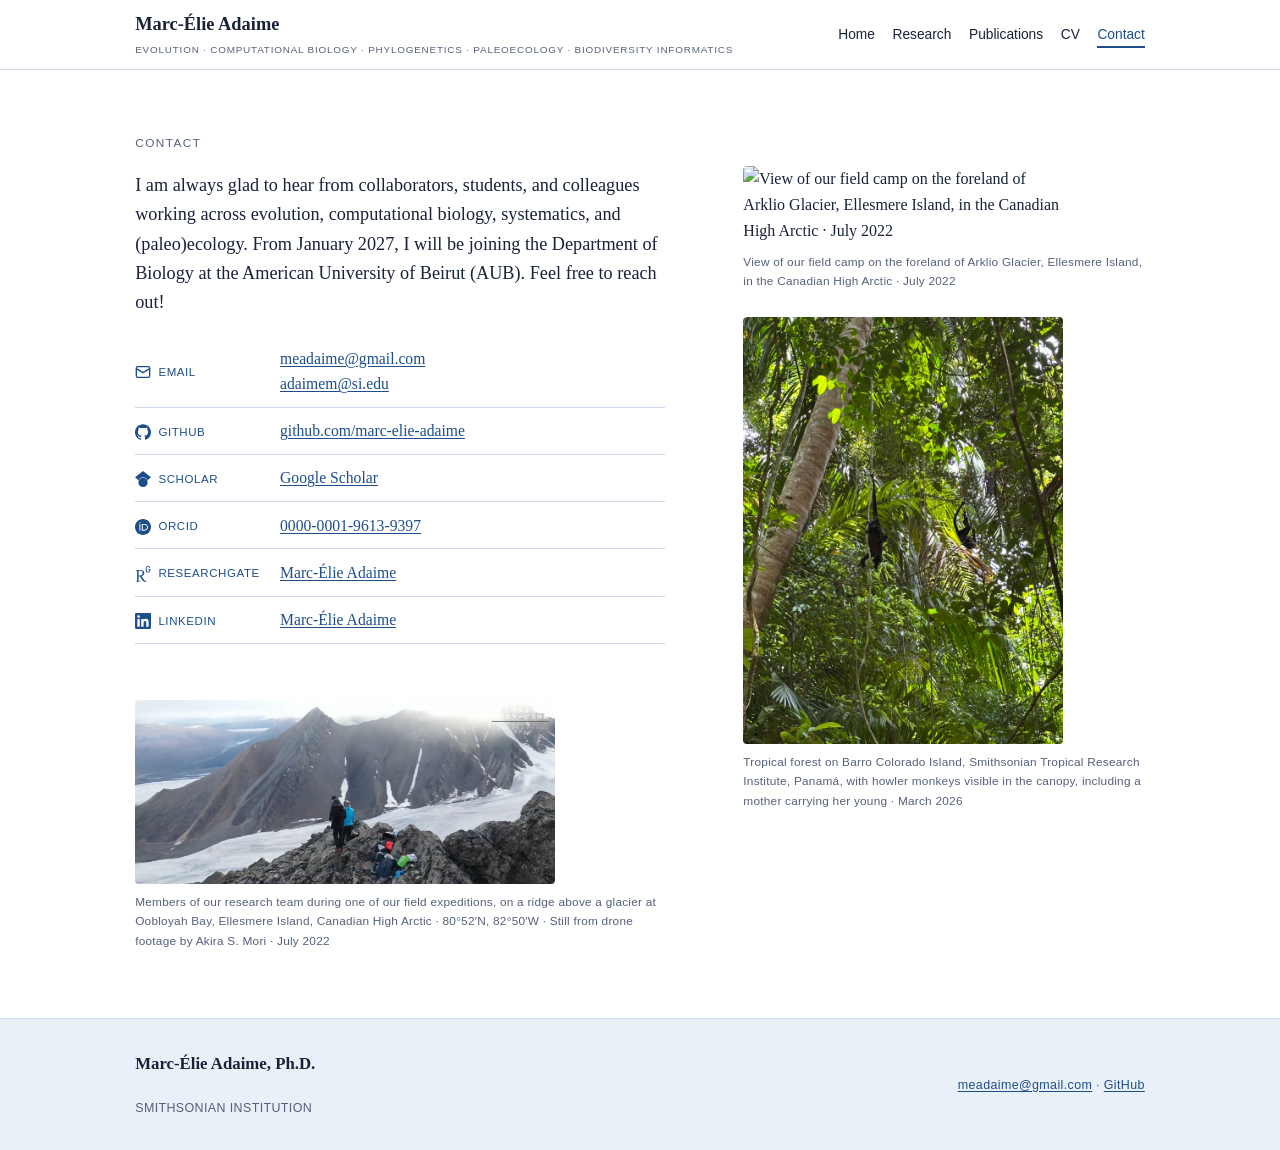
==== commit ba928d7a: "Update contact.html" ====
--- a/contact.html
+++ b/contact.html
@@ -74,7 +74,7 @@
 </section>
 <footer class="site-footer">
   <div class="foot">
-    <div class="brand"><b style="font-family:var(--display);font-size:1.05rem">Marc-Élie Adaime, Ph.D.</b><br><span class="fmono">Smithsonian Institution · Washington, D.C.</span></div>
+    <div class="brand"><b style="font-family:var(--display);font-size:1.05rem">Marc-Élie Adaime, Ph.D.</b><br><span class="fmono">Smithsonian Institution</span></div>
     <div class="fmono"><a href="mailto:meadaime@gmail.com">meadaime@gmail.com</a> · <a href="https://github.com/marc-elie-adaime">GitHub</a></div>
   </div>
 </footer>
--- a/style.css
+++ b/style.css
@@ -1,18 +1,17 @@
 /* =========================================================
-   Marc-Élie Adaime — traditional academic styles
-   Single-hue Québec-blue palette; system serif typography.
+   Marc-Élie Adaime
    ========================================================= */
 
 :root{
   --ink:#182338;            /* near-black, blue cast (body text) */
-  --teal:#1d4e89;           /* Québec blue (links, accents) */
+  --teal:#1d4e89;           /* blue (links, accents) */
   --teal-deep:#143a6b;      /* deep blue (hero, dark headings) */
   --teal-bright:#3d6fb0;    /* lighter blue */
-  --amber:#1d4e89;          /* primary buttons = Québec blue */
+  --amber:#1d4e89;          /* primary buttons = blue */
   --amber-deep:#3a4a63;     /* muted blue-grey small labels */
   --amber-soft:#bcd0e8;     /* soft blue (hover borders) */
   --paper:#ffffff;          /* main background */
-  --panel:#eaf0f8;          /* pale Québec blue (alt sections) */
+  --panel:#eaf0f8;          /* pale blue (alt sections) */
   --sage:#e0e9f5;           /* soft blue (chips, mats, plates) */
   --line:#cdd9ea;           /* blue-tinted borders */
   --muted:#54617a;          /* muted blue-grey text */
@@ -97,10 +96,10 @@
 .hero-bg{
   position:absolute;inset:0;
   background:
-    linear-gradient(180deg, rgba(20,58,107,.7), rgba(20,58,107,.68)),     
+    linear-gradient(180deg, rgba(20,58,107, .7), rgba(20,58,107,.68)),     
     url("Figures_webpage/IMG_20220718_154814%20Copy-b.jpg") center/cover;
 }
-.hero-inner{position:relative;max-width:var(--maxw);margin:0 auto;padding:clamp(3rem,7vw,5.5rem) clamp(1.2rem,4vw,2.2rem)}
+.hero-inner{position:relative;max-width:var(--maxw);margin:0 auto;padding:clamp(2rem,4vw,3rem) clamp(1.2rem,4vw,2.2rem)}
 .hero .eyebrow{color:#bcd0e8}
 .hero h1{
   font-family:var(--display);font-weight:700;
@@ -120,6 +119,19 @@
 .btn-primary:hover{background:#e6ecf5;color:var(--teal-deep)}
 .btn-ghost{border-color:rgba(255,255,255,.5);color:#fff}
 .btn-ghost:hover{border-color:#fff;color:#fff}
+
+.hero-portrait{
+  width:160px !important;
+  height:160px !important;
+  max-width:160px !important;
+  border-radius:50% !important;
+  object-fit:cover;
+  object-position:center center;
+  display:block;
+  margin:0 0 1.4rem;
+  border:3px solid rgba(255,255,255,.9);
+  box-shadow:0 4px 20px rgba(0,0,0,.25);
+}
 
 /* ---------- sections ---------- */
 main{display:block}
@@ -241,8 +253,8 @@
 /* Research page header background */
 .hero-research .hero-bg{
   background:
-    linear-gradient(180deg, rgba(20,58,107,.7), rgba(20,58,107,.68)),
-    url("Figures_webpage/34EDEE50-22E7-4DC9-A96A-1D87A14C8290.jpg") center/cover;
+    linear-gradient(180deg, rgba(17,50,68,.80), rgba(17,50,68,.75)),
+    url("Figures_webpage/34EDEE50-22E7-4DC9-A96A-1D87A14C8290.jpg") center top/cover;
 }
 /* Contact page: reset right-column shift on mobile, center photos */
 @media (max-width:760px){
@@ -313,7 +325,7 @@
 /* Publications header figure: stack on mobile */
 @media (max-width:760px){
   .pub-header-grid{grid-template-columns:1fr !important;}
-  .pub-header-fig{margin-top:1rem !important;}
+  .pub-header-fig{margin-top:0 !important;}
   .pub-header-fig img{margin-left:0 !important;max-width:100% !important;}
   .pub-header-fig figcaption{margin-left:0 !important;max-width:100% !important;}
 }
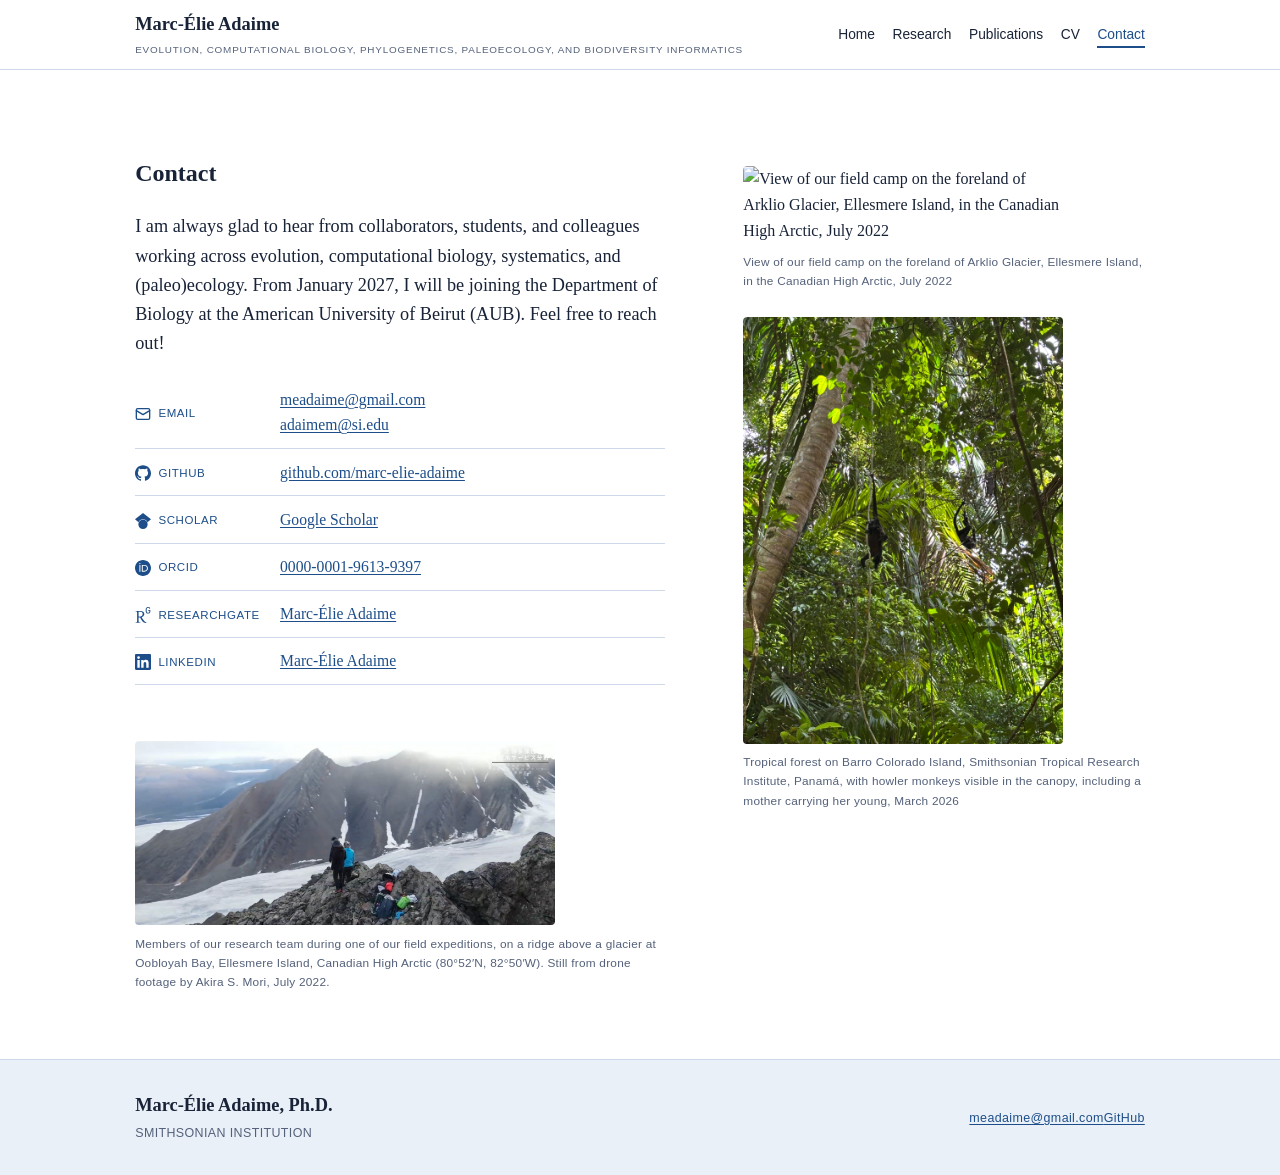
==== commit c3fbf530: "Update contact.html" ====
--- a/contact.html
+++ b/contact.html
@@ -11,8 +11,8 @@
 <body>
 <header class="site-header">
   <nav class="nav" aria-label="Primary">
-    <a class="brand" href="index.html"><b>Marc-Élie Adaime</b><span>Evolution · Computational Biology · Phylogenetics · Paleoecology · Biodiversity Informatics</span></a>
-    <button class="nav-toggle" aria-expanded="false" aria-controls="menu" aria-label="Menu"><span></span><span></span><span></span></button>
+    <a class="brand" href="index.html"><b>Marc-Élie Adaime</b><span>Evolution, computational biology, phylogenetics, paleoecology, and biodiversity informatics</span></a>
+    <button type="button" class="nav-toggle" aria-expanded="false" aria-controls="menu" aria-label="Menu"><span></span><span></span><span></span></button>
     <ul class="nav-links" id="menu">
       <li><a href="index.html">Home</a></li>
       <li><a href="research.html">Research</a></li>
@@ -22,11 +22,13 @@
     </ul>
   </nav>
 </header>
+
+<main id="main-content">
 <section class="section" style="padding-top:clamp(2.5rem,6vw,4rem)">
   <div class="wrap">
     <div class="contact-grid">
       <div class="reveal">
-        <p class="eyebrow">Contact</p>
+        <h1 class="page-title">Contact</h1>
         <p class="lead">I am always glad to hear from collaborators, students, and colleagues working across evolution, computational biology, systematics, and (paleo)ecology. From January 2027, I will be joining the Department of Biology at the American University of Beirut (AUB). Feel free to reach out!</p>
         <ul class="contact-list">
           <li>
@@ -56,33 +58,40 @@
         </ul>
         <figure class="plate" style="margin:3.5rem 0 0;border:none;background:transparent">
           <img src="Figures_webpage/Ellesmere_drone_photo.png" alt="Research team on a ridge above a glacier in the Krieger Mountains, Ellesmere Island" style="width:100%;max-width:420px;height:auto;display:block;border-radius:4px">
-          <figcaption style="font-family:var(--mono);font-size:.74rem;letter-spacing:.02em;color:var(--muted);margin-top:.6rem">Members of our research team during one of our field expeditions, on a ridge above a glacier at Oobloyah Bay, Ellesmere Island, Canadian High Arctic · 80°52′N, 82°50′W · Still from drone footage by Akira S. Mori · July 2022</figcaption>
+          <figcaption style="color:var(--muted);margin-top:.6rem">Members of our research team during one of our field expeditions, on a ridge above a glacier at Oobloyah Bay, Ellesmere Island, Canadian High Arctic (80°52′N, 82°50′W). Still from drone footage by Akira S. Mori, July 2022.</figcaption>
         </figure>
       </div>
       <div class="reveal" style="display:flex;flex-direction:column;gap:1.6rem;margin-left:2.5rem;margin-top:2rem">
         <figure class="plate" style="margin:0;border:none;background:transparent">
-          <img src="Figures_webpage/IMG_20220717_134438.jpg" alt="View of our field camp on the foreland of Arklio Glacier, Ellesmere Island, in the Canadian High Arctic · July 2022" style="width:100%;max-width:320px;height:auto;display:block;border-radius:4px">
-          <figcaption style="font-family:var(--mono);font-size:.74rem;letter-spacing:.02em;color:var(--muted);margin-top:.6rem">View of our field camp on the foreland of Arklio Glacier, Ellesmere Island, in the Canadian High Arctic · July 2022</figcaption>
+          <img src="Figures_webpage/IMG_20220717_134438.jpg" alt="View of our field camp on the foreland of Arklio Glacier, Ellesmere Island, in the Canadian High Arctic, July 2022" style="width:100%;max-width:320px;height:auto;display:block;border-radius:4px">
+          <figcaption style="color:var(--muted);margin-top:.6rem">View of our field camp on the foreland of Arklio Glacier, Ellesmere Island, in the Canadian High Arctic, July 2022</figcaption>
         </figure>
         <figure class="plate" style="margin:0;border:none;background:transparent">
           <img src="Figures_webpage/IMG_4022.jpg" alt="Barro Colorado Island, Panamá" style="width:100%;max-width:320px;height:auto;display:block;border-radius:4px">
-          <figcaption style="font-family:var(--mono);font-size:.74rem;letter-spacing:.02em;color:var(--muted);margin-top:.6rem">Tropical forest on Barro Colorado Island, Smithsonian Tropical Research Institute, Panamá, with howler monkeys visible in the canopy, including a mother carrying her young · March 2026</figcaption>
+          <figcaption style="color:var(--muted);margin-top:.6rem">Tropical forest on Barro Colorado Island, Smithsonian Tropical Research Institute, Panamá, with howler monkeys visible in the canopy, including a mother carrying her young, March 2026</figcaption>
         </figure>
       </div>
     </div>
   </div>
 </section>
+</main>
+
 <footer class="site-footer">
   <div class="foot">
-    <div class="brand"><b style="font-family:var(--display);font-size:1.05rem">Marc-Élie Adaime, Ph.D.</b><br><span class="fmono">Smithsonian Institution</span></div>
-    <div class="fmono"><a href="mailto:meadaime@gmail.com">meadaime@gmail.com</a> · <a href="https://github.com/marc-elie-adaime">GitHub</a></div>
+    <div class="brand"><b>Marc-Élie Adaime, Ph.D.</b><span class="fmono">Smithsonian Institution</span></div>
+    <div class="fmono footer-links"><a href="mailto:meadaime@gmail.com">meadaime@gmail.com</a><a href="https://github.com/marc-elie-adaime">GitHub</a></div>
   </div>
 </footer>
 <script>
-  const t=document.querySelector('.nav-toggle'),m=document.getElementById('menu');
-  t&&t.addEventListener('click',()=>{const o=m.classList.toggle('open');t.setAttribute('aria-expanded',o)});
-  const io=new IntersectionObserver((es)=>es.forEach(e=>{if(e.isIntersecting){e.target.classList.add('in');io.unobserve(e.target)}}),{threshold:.1});
-  document.querySelectorAll('.reveal').forEach(el=>io.observe(el));
+  const toggle = document.querySelector('.nav-toggle');
+  const menu = document.getElementById('menu');
+
+  if (toggle && menu) {
+    toggle.addEventListener('click', () => {
+      const open = menu.classList.toggle('open');
+      toggle.setAttribute('aria-expanded', String(open));
+    });
+  }
 </script>
 </body>
 </html>
--- a/style.css
+++ b/style.css
@@ -3,18 +3,18 @@
    ========================================================= */
 
 :root{
-  --ink:#182338;            /* near-black, blue cast (body text) */
-  --teal:#1d4e89;           /* blue (links, accents) */
-  --teal-deep:#143a6b;      /* deep blue (hero, dark headings) */
-  --teal-bright:#3d6fb0;    /* lighter blue */
-  --amber:#1d4e89;          /* primary buttons = blue */
-  --amber-deep:#3a4a63;     /* muted blue-grey small labels */
-  --amber-soft:#bcd0e8;     /* soft blue (hover borders) */
-  --paper:#ffffff;          /* main background */
-  --panel:#eaf0f8;          /* pale blue (alt sections) */
-  --sage:#e0e9f5;           /* soft blue (chips, mats, plates) */
-  --line:#cdd9ea;           /* blue-tinted borders */
-  --muted:#54617a;          /* muted blue-grey text */
+  --ink:#182338;
+  --teal:#1d4e89;
+  --teal-deep:#143a6b;
+  --teal-bright:#3d6fb0;
+  --amber:#1d4e89;
+  --amber-deep:#3a4a63;
+  --amber-soft:#bcd0e8;
+  --paper:#ffffff;
+  --panel:#eaf0f8;
+  --sage:#e0e9f5;
+  --line:#cdd9ea;
+  --muted:#54617a;
   --white:#ffffff;
 
   --display:Georgia,"Times New Roman",Times,serif;
@@ -25,8 +25,12 @@
 }
 
 *{box-sizing:border-box}
+
 html{scroll-behavior:smooth}
-@media (prefers-reduced-motion:reduce){html{scroll-behavior:auto}}
+
+@media (prefers-reduced-motion:reduce){
+  html{scroll-behavior:auto}
+}
 
 body{
   margin:0;
@@ -39,12 +43,23 @@
 }
 
 img{max-width:100%;display:block}
-a{color:var(--teal);text-decoration:underline;text-underline-offset:2px}
+
+a{
+  color:var(--teal);
+  text-decoration:underline;
+  text-underline-offset:2px;
+}
+
 a:hover{color:var(--teal-deep)}
 
-.wrap{max-width:var(--maxw);margin:0 auto;padding:0 clamp(1.2rem,4vw,2.2rem)}
+.wrap{
+  max-width:var(--maxw);
+  margin:0 auto;
+  padding:0 clamp(1.2rem,4vw,2.2rem);
+}
 
 /* ---------- eyebrow ---------- */
+
 .eyebrow{
   font-family:var(--mono);
   font-size:.74rem;
@@ -55,70 +70,209 @@
 }
 
 /* ---------- header / nav ---------- */
+
 .site-header{
-  position:sticky;top:0;z-index:50;
+  position:sticky;
+  top:0;
+  z-index:50;
   background:var(--white);
   border-bottom:1px solid var(--line);
 }
+
 .nav{
-  max-width:var(--maxw);margin:0 auto;
+  max-width:var(--maxw);
+  margin:0 auto;
   padding:.85rem clamp(1.2rem,4vw,2.2rem);
-  display:flex;align-items:center;justify-content:space-between;gap:1rem;
-}
-.brand{display:flex;flex-direction:column;line-height:1.15;text-decoration:none}
-.brand b{font-family:var(--display);font-weight:700;font-size:1.15rem;color:var(--ink)}
-.brand span{font-family:var(--mono);font-size:.62rem;letter-spacing:.08em;text-transform:uppercase;color:var(--muted);margin-top:9px}
-.nav-links{display:flex;gap:1.1rem;align-items:center;list-style:none;margin:0;padding:0}
+  display:flex;
+  align-items:center;
+  justify-content:space-between;
+  gap:1rem;
+}
+
+.brand{
+  display:flex;
+  flex-direction:column;
+  line-height:1.15;
+  text-decoration:none;
+}
+
+.brand b{
+  font-family:var(--display);
+  font-weight:700;
+  font-size:1.15rem;
+  color:var(--ink);
+}
+
+.brand span{
+  font-family:var(--mono);
+  font-size:.62rem;
+  letter-spacing:.08em;
+  text-transform:uppercase;
+  color:var(--muted);
+  margin-top:9px;
+}
+
+.nav-links{
+  display:flex;
+  gap:1.1rem;
+  align-items:center;
+  list-style:none;
+  margin:0;
+  padding:0;
+}
+
 .nav-links a{
-  font-family:var(--mono);font-size:.86rem;font-weight:400;color:var(--ink);
-  text-decoration:none;padding:.2rem 0;border-bottom:2px solid transparent;
-}
-.nav-links a:hover{color:var(--teal);border-bottom-color:var(--line)}
-.nav-links a[aria-current="page"]{color:var(--teal);border-bottom-color:var(--teal)}
-.nav-toggle{display:none;background:none;border:1px solid var(--line);border-radius:3px;padding:.45rem .55rem;cursor:pointer}
-.nav-toggle span{display:block;width:20px;height:2px;background:var(--ink);margin:4px 0}
+  font-family:var(--mono);
+  font-size:.86rem;
+  font-weight:400;
+  color:var(--ink);
+  text-decoration:none;
+  padding:.2rem 0;
+  border-bottom:2px solid transparent;
+}
+
+.nav-links a:hover{
+  color:var(--teal);
+  border-bottom-color:var(--line);
+}
+
+.nav-links a[aria-current="page"]{
+  color:var(--teal);
+  border-bottom-color:var(--teal);
+}
+
+.nav-toggle{
+  display:none;
+  background:none;
+  border:1px solid var(--line);
+  border-radius:3px;
+  padding:.45rem .55rem;
+  cursor:pointer;
+}
+
+.nav-toggle span{
+  display:block;
+  width:20px;
+  height:2px;
+  background:var(--ink);
+  margin:4px 0;
+}
 
 @media (max-width:760px){
   .nav-toggle{display:block}
+
   .nav-links{
-    position:absolute;top:100%;left:0;right:0;
-    flex-direction:column;align-items:stretch;gap:0;
-    background:var(--white);border-bottom:1px solid var(--line);
+    position:absolute;
+    top:100%;
+    left:0;
+    right:0;
+    flex-direction:column;
+    align-items:stretch;
+    gap:0;
+    background:var(--white);
+    border-bottom:1px solid var(--line);
     padding:.4rem clamp(1.2rem,4vw,2.2rem) .9rem;
     display:none;
   }
+
   .nav-links.open{display:flex}
-  .nav-links a{padding:.65rem 0;border-bottom:1px solid var(--line)}
+
+  .nav-links a{
+    padding:.65rem 0;
+    border-bottom:1px solid var(--line);
+  }
 }
 
 /* ---------- hero ---------- */
-.hero{position:relative;overflow:hidden;background:var(--teal-deep);color:#fff}
+
+.hero{
+  position:relative;
+  overflow:hidden;
+  background:var(--teal-deep);
+  color:#fff;
+}
+
 .hero-bg{
-  position:absolute;inset:0;
+  position:absolute;
+  inset:0;
   background:
-    linear-gradient(180deg, rgba(20,58,107, .7), rgba(20,58,107,.68)),     
+    linear-gradient(180deg, rgba(20,58,107,.7), rgba(20,58,107,.68)),
     url("Figures_webpage/IMG_20220718_154814%20Copy-b.jpg") center/cover;
 }
-.hero-inner{position:relative;max-width:var(--maxw);margin:0 auto;padding:clamp(2rem,4vw,3rem) clamp(1.2rem,4vw,2.2rem)}
+
+.hero-inner{
+  position:relative;
+  max-width:var(--maxw);
+  margin:0 auto;
+  padding:clamp(2rem,4vw,3rem) clamp(1.2rem,4vw,2.2rem);
+}
+
 .hero .eyebrow{color:#bcd0e8}
+
 .hero h1{
-  font-family:var(--display);font-weight:700;
-  font-size:clamp(1.9rem,4vw,3rem);line-height:1.15;
-  margin:.2rem 0 1rem;max-width:22ch;
-}
-.hero p{font-size:clamp(1.15rem,1.9vw,1.35rem);max-width:60ch;color:#e6ecf5;margin:0 0 1.4rem;line-height:1.6}
-.hero .role{font-family:var(--mono);font-size:.9rem;letter-spacing:.03em;color:#b3c6df}
-.btn-row{display:flex;flex-wrap:wrap;gap:.8rem;margin-top:1.6rem}
+  font-family:var(--display);
+  font-weight:700;
+  font-size:clamp(1.9rem,4vw,3rem);
+  line-height:1.15;
+  margin:.2rem 0 1rem;
+  max-width:22ch;
+}
+
+.hero p{
+  font-size:clamp(1.15rem,1.9vw,1.35rem);
+  max-width:60ch;
+  color:#e6ecf5;
+  margin:0 0 1.4rem;
+  line-height:1.6;
+}
+
+.hero .role{
+  font-family:var(--mono);
+  font-size:.9rem;
+  letter-spacing:.03em;
+  color:#b3c6df;
+}
+
+.btn-row{
+  display:flex;
+  flex-wrap:wrap;
+  gap:.8rem;
+  margin-top:1.6rem;
+}
+
 .btn{
-  display:inline-flex;align-items:center;gap:.4rem;
-  font-family:var(--mono);font-weight:500;font-size:.88rem;
-  padding:.6rem 1.15rem;border-radius:3px;
-  border:1px solid transparent;text-decoration:none;
-}
-.btn-primary{background:#fff;color:var(--teal-deep);border-color:#fff}
-.btn-primary:hover{background:#e6ecf5;color:var(--teal-deep)}
-.btn-ghost{border-color:rgba(255,255,255,.5);color:#fff}
-.btn-ghost:hover{border-color:#fff;color:#fff}
+  display:inline-flex;
+  align-items:center;
+  gap:.4rem;
+  font-family:var(--mono);
+  font-weight:500;
+  font-size:.88rem;
+  padding:.6rem 1.15rem;
+  border-radius:3px;
+  border:1px solid transparent;
+  text-decoration:none;
+}
+
+.btn-primary{
+  background:#fff;
+  color:var(--teal-deep);
+  border-color:#fff;
+}
+
+.btn-primary:hover{
+  background:#e6ecf5;
+  color:var(--teal-deep);
+}
+
+.btn-ghost{
+  border-color:rgba(255,255,255,.5);
+  color:#fff;
+}
+
+.btn-ghost:hover{
+  border-color:#fff;
+  color:#fff;
+}
 
 .hero-portrait{
   width:160px !important;
@@ -134,150 +288,555 @@
 }
 
 /* ---------- sections ---------- */
+
 main{display:block}
-.section{padding:clamp(2.6rem,5.5vw,4.2rem) 0}
+
+.section{
+  padding:clamp(2.6rem,5.5vw,4.2rem) 0;
+}
+
 .section.alt{background:var(--panel)}
+
 .section h2{
-  font-family:var(--display);font-weight:700;
-  font-size:clamp(1.5rem,3vw,2.1rem);line-height:1.2;margin:.2rem 0 1rem;
-}
-.lead{font-size:1.14rem;max-width:66ch;color:var(--ink);line-height:1.6}
-.prose p{max-width:68ch;margin:0 0 1.05rem}
+  font-family:var(--display);
+  font-weight:700;
+  font-size:clamp(1.5rem,3vw,2.1rem);
+  line-height:1.2;
+  margin:.2rem 0 1rem;
+}
+
+.lead{
+  font-size:1.14rem;
+  max-width:66ch;
+  color:var(--ink);
+  line-height:1.6;
+}
+
+.prose p{
+  max-width:68ch;
+  margin:0 0 1.05rem;
+}
+
 .prose p:last-child{margin-bottom:0}
 
-/* simple rule */
-.strata{height:0;border:0;border-top:1px solid var(--line);width:100%;max-width:var(--maxw);margin:0 auto}
+/* ---------- simple rule ---------- */
+
+.strata{
+  height:0;
+  border:0;
+  border-top:1px solid var(--line);
+  width:100%;
+  max-width:var(--maxw);
+  margin:0 auto;
+}
 
 /* ---------- grid cards ---------- */
+
 .grid{display:grid;gap:1.6rem}
+
 .grid.cols-2{grid-template-columns:repeat(2,1fr)}
+
 .grid.cols-3{grid-template-columns:repeat(3,1fr)}
-@media (max-width:860px){.grid.cols-3{grid-template-columns:1fr 1fr}}
-@media (max-width:620px){.grid.cols-2,.grid.cols-3{grid-template-columns:1fr}}
+
+@media (max-width:860px){
+  .grid.cols-3{grid-template-columns:1fr 1fr}
+}
+
+@media (max-width:620px){
+  .grid.cols-2,
+  .grid.cols-3{grid-template-columns:1fr}
+}
+
 .card{
-  background:var(--white);border:1px solid var(--line);border-radius:4px;
+  background:var(--white);
+  border:1px solid var(--line);
+  border-radius:4px;
   padding:1.4rem;
 }
+
 .card:hover{border-color:var(--teal-bright)}
-.card .num{font-family:var(--mono);font-size:.72rem;color:var(--amber-deep);letter-spacing:.08em;text-transform:uppercase}
-.card h3{font-family:var(--display);font-weight:700;font-size:1.22rem;margin:.45rem 0 .5rem;line-height:1.25}
-.card p{margin:0;color:#2a3550;font-size:.98rem}
-.card .fig{margin:0 0 1.1rem;background:transparent;border-radius:3px}
-.card .fig img,.card .fig svg{display:block;width:100%;height:auto;border-radius:2px}
+
+.card .num{
+  font-family:var(--mono);
+  font-size:.72rem;
+  color:var(--amber-deep);
+  letter-spacing:.08em;
+  text-transform:uppercase;
+}
+
+.card h3{
+  font-family:var(--display);
+  font-weight:700;
+  font-size:1.22rem;
+  margin:.45rem 0 .5rem;
+  line-height:1.25;
+}
+
+.card p{
+  margin:0;
+  color:#2a3550;
+  font-size:.98rem;
+}
+
+.card .fig{
+  margin:0 0 1.1rem;
+  background:transparent;
+  border-radius:3px;
+}
+
+.card .fig img,
+.card .fig svg{
+  display:block;
+  width:100%;
+  height:auto;
+  border-radius:2px;
+}
+
 .card img{border-radius:3px}
 
+/* ---------- homepage news ---------- */
+
+/* Matches the space before the About section. */
+.news-section{
+  padding:clamp(2.6rem,5.5vw,4.2rem) 0 0;
+}
+
+.news-card{
+  min-width:0;
+  padding:clamp(1.2rem,3vw,2rem);
+  background:var(--panel);
+  border:1px solid var(--line);
+  border-left:4px solid var(--teal);
+  border-radius:6px;
+}
+
+.news-card .eyebrow{
+  text-transform:none;
+  letter-spacing:.04em;
+}
+
+.news-card h2{
+  color:var(--teal-deep);
+  font-family:var(--display);
+  font-size:clamp(1.35rem,2.8vw,1.8rem);
+  line-height:1.25;
+  margin:0 0 .8rem;
+}
+
+.news-copy{
+  margin:0;
+  max-width:78ch;
+  font-size:1.05rem;
+}
+
+.news-links{
+  display:grid;
+  grid-template-columns:repeat(3,minmax(0,1fr));
+  gap:.75rem;
+  list-style:none;
+  margin:1.25rem 0 0;
+  padding:0;
+}
+
+.news-links li{
+  min-width:0;
+  display:flex;
+}
+
+.news-links a{
+  display:flex;
+  align-items:center;
+  width:100%;
+  min-height:48px;
+  padding:.8rem 1rem;
+  background:var(--white);
+  border:1px solid var(--line);
+  border-radius:4px;
+  color:var(--teal-deep);
+  font-family:var(--mono);
+  font-size:.88rem;
+  line-height:1.45;
+  overflow-wrap:anywhere;
+  text-decoration:none;
+}
+
+.news-links a:hover{
+  background:var(--sage);
+  border-color:var(--teal-bright);
+}
+
+/* Hides the arrow spans if they remain in the HTML. */
+.news-links a span[aria-hidden="true"]{
+  display:none;
+}
+
+@media (max-width:760px){
+  .news-links{
+    grid-template-columns:1fr;
+  }
+}
+
 /* ---------- figure / plate ---------- */
-.plate{border:1px solid var(--line);border-radius:4px;overflow:hidden;background:var(--white)}
-.plate .img{aspect-ratio:4/3;position:relative;background:var(--sage)}
-.plate .img img{position:absolute;inset:0;width:100%;height:100%;object-fit:cover}
-.plate figcaption{font-family:var(--mono);font-size:.74rem;letter-spacing:.02em;color:var(--muted)}
-.plate figcaption b{color:var(--ink);font-weight:700}
+
+.plate{
+  border:1px solid var(--line);
+  border-radius:4px;
+  overflow:hidden;
+  background:var(--white);
+}
+
+.plate .img{
+  aspect-ratio:4/3;
+  position:relative;
+  background:var(--sage);
+}
+
+.plate .img img{
+  position:absolute;
+  inset:0;
+  width:100%;
+  height:100%;
+  object-fit:cover;
+}
+
+.plate figcaption{
+  font-family:var(--mono);
+  font-size:.74rem;
+  letter-spacing:.02em;
+  color:var(--muted);
+}
+
+.plate figcaption b{
+  color:var(--ink);
+  font-weight:700;
+}
 
 /* ---------- timeline ---------- */
-.timeline{list-style:none;margin:0;padding:0;border-left:2px solid var(--line)}
-.timeline li{position:relative;padding:0 0 1.8rem 1.6rem}
+
+.timeline{
+  list-style:none;
+  margin:0;
+  padding:0;
+  border-left:2px solid var(--line);
+}
+
+.timeline li{
+  position:relative;
+  padding:0 0 1.8rem 1.6rem;
+}
+
 .timeline li:last-child{padding-bottom:0}
-.timeline li::before{content:"";position:absolute;left:-6px;top:.4rem;width:10px;height:10px;border-radius:50%;background:var(--teal);border:2px solid var(--paper)}
-.timeline .when{font-family:var(--mono);font-size:.74rem;letter-spacing:.05em;color:var(--amber-deep);text-transform:uppercase}
-.timeline h3{font-family:var(--display);font-weight:700;font-size:1.16rem;margin:.25rem 0 .1rem}
-.timeline .where{color:var(--muted);font-size:.9rem;margin-bottom:.4rem}
-.timeline p{margin:.3rem 0 0;max-width:64ch;font-size:.97rem}
+
+.timeline li::before{
+  content:"";
+  position:absolute;
+  left:-6px;
+  top:.4rem;
+  width:10px;
+  height:10px;
+  border-radius:50%;
+  background:var(--teal);
+  border:2px solid var(--paper);
+}
+
+.timeline .when{
+  font-family:var(--mono);
+  font-size:.74rem;
+  letter-spacing:.05em;
+  color:var(--amber-deep);
+  text-transform:uppercase;
+}
+
+.timeline h3{
+  font-family:var(--display);
+  font-weight:700;
+  font-size:1.16rem;
+  margin:.25rem 0 .1rem;
+}
+
+.timeline .where{
+  color:var(--muted);
+  font-size:.9rem;
+  margin-bottom:.4rem;
+}
+
+.timeline p{
+  margin:.3rem 0 0;
+  max-width:64ch;
+  font-size:.97rem;
+}
 
 /* ---------- publications ---------- */
+
 .pub-group{margin-bottom:2.4rem}
+
 .pub-group h2{margin-bottom:.4rem}
-.pub{padding:1rem 0;border-bottom:1px solid var(--line);display:grid;grid-template-columns:64px 1fr;gap:1rem}
+
+.pub{
+  padding:1rem 0;
+  border-bottom:1px solid var(--line);
+  display:grid;
+  grid-template-columns:64px 1fr;
+  gap:1rem;
+}
+
 .pub:first-of-type{border-top:1px solid var(--line)}
-.pub .yr{font-family:var(--mono);font-size:.82rem;color:var(--amber-deep);padding-top:.15rem}
+
+.pub .yr{
+  font-family:var(--mono);
+  font-size:.82rem;
+  color:var(--amber-deep);
+  padding-top:.15rem;
+}
+
 .pub .ref{margin:0}
+
 .pub .ref .title{font-weight:700}
-.pub .ref .venue{font-style:italic;color:var(--teal)}
-.pub .tag{display:inline-block;font-family:var(--mono);font-size:.66rem;letter-spacing:.05em;text-transform:uppercase;
-  background:var(--sage);color:var(--teal-deep);padding:.12rem .5rem;border-radius:3px;margin-left:.4rem}
-.pub .doi{font-size:.85rem;word-break:break-word}
-@media (max-width:560px){.pub{grid-template-columns:1fr;gap:.3rem}}
+
+.pub .ref .venue{
+  font-style:italic;
+  color:var(--teal);
+}
+
+.pub .tag{
+  display:inline-block;
+  font-family:var(--mono);
+  font-size:.66rem;
+  letter-spacing:.05em;
+  text-transform:uppercase;
+  background:var(--sage);
+  color:var(--teal-deep);
+  padding:.12rem .5rem;
+  border-radius:3px;
+  margin-left:.4rem;
+}
+
+.pub .doi{
+  font-size:.85rem;
+  word-break:break-word;
+}
+
+@media (max-width:560px){
+  .pub{
+    grid-template-columns:1fr;
+    gap:.3rem;
+  }
+}
 
 /* ---------- chips ---------- */
-.chips{display:flex;flex-wrap:wrap;gap:.5rem;margin:1.1rem 0 0;padding:0;list-style:none}
-.chips li{font-family:var(--mono);font-size:.8rem;background:var(--white);border:1px solid var(--line);border-radius:3px;padding:.35rem .75rem;color:var(--ink)}
+
+.chips{
+  display:flex;
+  flex-wrap:wrap;
+  gap:.5rem;
+  margin:1.1rem 0 0;
+  padding:0;
+  list-style:none;
+}
+
+.chips li{
+  font-family:var(--mono);
+  font-size:.8rem;
+  background:var(--white);
+  border:1px solid var(--line);
+  border-radius:3px;
+  padding:.35rem .75rem;
+  color:var(--ink);
+}
 
 /* ---------- contact ---------- */
-.contact-grid{display:grid;grid-template-columns:1.2fr 1fr;gap:2.4rem;align-items:start}
-@media (max-width:760px){.contact-grid{grid-template-columns:1fr}}
-.contact-list{list-style:none;margin:1.1rem 0 0;padding:0}
-.contact-list li{display:flex;gap:.8rem;padding:.65rem 0;border-bottom:1px solid var(--line);font-size:.98rem}
-.contact-list .k{display:flex;align-items:center;gap:.45rem;font-family:var(--mono);font-size:.72rem;letter-spacing:.05em;text-transform:uppercase;color:var(--teal);width:auto;min-width:132px;flex:none;padding-top:.15rem}
-.contact-list .k svg{flex:none;width:16px;height:16px}
+
+.contact-grid{
+  display:grid;
+  grid-template-columns:1.2fr 1fr;
+  gap:2.4rem;
+  align-items:start;
+}
+
+@media (max-width:760px){
+  .contact-grid{grid-template-columns:1fr}
+}
+
+.contact-list{
+  list-style:none;
+  margin:1.1rem 0 0;
+  padding:0;
+}
+
+.contact-list li{
+  display:flex;
+  gap:.8rem;
+  padding:.65rem 0;
+  border-bottom:1px solid var(--line);
+  font-size:.98rem;
+}
+
+.contact-list .k{
+  display:flex;
+  align-items:center;
+  gap:.45rem;
+  font-family:var(--mono);
+  font-size:.72rem;
+  letter-spacing:.05em;
+  text-transform:uppercase;
+  color:var(--teal);
+  width:auto;
+  min-width:132px;
+  flex:none;
+  padding-top:.15rem;
+}
+
+.contact-list .k svg{
+  flex:none;
+  width:16px;
+  height:16px;
+}
 
 /* ---------- CV ---------- */
+
 .cv-section{margin-bottom:2.2rem}
-.cv-section h2{font-family:var(--display);font-weight:700;font-size:1.4rem;border-bottom:1px solid var(--line);padding-bottom:.3rem;margin-bottom:1rem}
-.cv-row{display:grid;grid-template-columns:150px 1fr;gap:1rem;padding:.55rem 0;border-bottom:1px solid var(--line)}
-.cv-row .l{font-family:var(--mono);font-size:.78rem;color:var(--amber-deep);letter-spacing:.03em}
+
+.cv-section h2{
+  font-family:var(--display);
+  font-weight:700;
+  font-size:1.4rem;
+  border-bottom:1px solid var(--line);
+  padding-bottom:.3rem;
+  margin-bottom:1rem;
+}
+
+.cv-row{
+  display:grid;
+  grid-template-columns:150px 1fr;
+  gap:1rem;
+  padding:.55rem 0;
+  border-bottom:1px solid var(--line);
+}
+
+.cv-row .l{
+  font-family:var(--mono);
+  font-size:.78rem;
+  color:var(--amber-deep);
+  letter-spacing:.03em;
+}
+
 .cv-row b{font-weight:700}
-.cv-row .sub{color:var(--muted);font-size:.9rem}
-@media (max-width:560px){.cv-row{grid-template-columns:1fr;gap:.15rem}}
+
+.cv-row .sub{
+  color:var(--muted);
+  font-size:.9rem;
+}
+
+@media (max-width:560px){
+  .cv-row{
+    grid-template-columns:1fr;
+    gap:.15rem;
+  }
+}
 
 /* ---------- footer ---------- */
-.site-footer{background:var(--panel);color:var(--muted);padding:2.2rem 0;border-top:1px solid var(--line)}
-.foot{max-width:var(--maxw);margin:0 auto;padding:0 clamp(1.2rem,4vw,2.2rem);display:flex;flex-wrap:wrap;justify-content:space-between;gap:1rem;align-items:center}
-.foot .brand b{color:var(--ink);font-family:var(--display)}
+
+.site-footer{
+  background:var(--panel);
+  color:var(--muted);
+  padding:2.2rem 0;
+  border-top:1px solid var(--line);
+}
+
+.foot{
+  max-width:var(--maxw);
+  margin:0 auto;
+  padding:0 clamp(1.2rem,4vw,2.2rem);
+  display:flex;
+  flex-wrap:wrap;
+  justify-content:space-between;
+  gap:1rem;
+  align-items:center;
+}
+
+.foot .brand b{
+  color:var(--ink);
+  font-family:var(--display);
+}
+
 .foot .brand span{color:var(--muted)}
+
 .foot a{color:var(--teal)}
-.foot .fmono{font-family:var(--mono);font-size:.78rem;letter-spacing:.03em;color:var(--muted)}
+
+.foot .fmono{
+  font-family:var(--mono);
+  font-size:.78rem;
+  letter-spacing:.03em;
+  color:var(--muted);
+}
 
 /* ---------- reveal disabled (static) ---------- */
-.js .reveal{opacity:1;transform:none}
-
-:focus-visible{outline:2px solid var(--teal);outline-offset:2px}
+
+.js .reveal{
+  opacity:1;
+  transform:none;
+}
+
+:focus-visible{
+  outline:2px solid var(--teal);
+  outline-offset:2px;
+}
 
 /* ---------- Mobile adjustments ---------- */
+
 @media (max-width:760px){
-  /* About section: stack on mobile */
   .about-grid{grid-template-columns:1fr !important;}
   .about-grid .prose{max-width:100% !important;}
   .about-core{width:100% !important;}
   .about-core img{max-width:100% !important;width:100% !important;}
   .about-core figcaption{max-width:100% !important;}
-  /* Threads figure rows: force single column, full width */
+
   .threads-grid{grid-template-columns:1fr !important;}
-  /* Cancel the desktop margin bleed and caption-width hacks */
+
   .bleed-right{margin-right:0 !important;}
   .bleed-left{margin-left:0 !important;}
   .cap-wide{width:100% !important;}
-  /* Make every threads figure full-width and its caption normal */
+
   .threads-grid .plate{margin:0 !important;width:100% !important;}
   .threads-grid .plate img{width:100% !important;max-width:100% !important;}
   .threads-grid .plate figcaption{width:100% !important;max-width:100% !important;}
 }
-/* Research page header background */
+
+/* ---------- Research page header background ---------- */
+
 .hero-research .hero-bg{
   background:
     linear-gradient(180deg, rgba(17,50,68,.80), rgba(17,50,68,.75)),
     url("Figures_webpage/34EDEE50-22E7-4DC9-A96A-1D87A14C8290.jpg") center top/cover;
 }
-/* Contact page: reset right-column shift on mobile, center photos */
+
+/* ---------- Contact page mobile photos ---------- */
+
 @media (max-width:760px){
   .contact-grid > .reveal:last-child{
     margin-left:0 !important;
     margin-top:0 !important;
     align-items:center !important;
   }
+
   .contact-grid > .reveal:last-child figure{
     margin-left:auto !important;
     margin-right:auto !important;
   }
+
   .contact-grid > .reveal:last-child img{
     margin-left:auto !important;
     margin-right:auto !important;
   }
 }
-/* Mobile header spacing */
+
+/* ---------- Mobile header spacing ---------- */
+
 @media (max-width:760px){
-  /* Brand subtitle: more space between wrapped lines */
   .brand span{line-height:1.5;}
-  /* Dropdown menu: space items, no dividers, no tap highlight */
+
   .nav-links{gap:.9rem !important;}
+
   .nav-links a{
     padding:.6rem 0 !important;
     border-bottom:none !important;
@@ -285,7 +844,8 @@
   }
 }
 
-/* Research page: field photo column beside the timeline */
+/* ---------- Research page field photos ---------- */
+
 .field-photos{
   display:flex;
   flex-direction:column;
@@ -293,6 +853,7 @@
   height:100%;
   padding:1rem 0;
 }
+
 .field-photos img{
   width:100%;
   max-width:200px;
@@ -300,29 +861,36 @@
   border-radius:6px;
   display:block;
 }
+
 .field-photos img:last-child{
   max-width:320px;
 }
-/* Alternate the photos left/right within the column */
+
 .field-photos img:nth-child(odd){margin-left:auto}
 .field-photos img:nth-child(even){margin-right:auto}
 
-/* Mobile: stack timeline above, photos below in a 2-col grid */
 @media (max-width:760px){
-  .training-grid{grid-template-columns:1fr !important;gap:1.8rem !important;}
+  .training-grid{
+    grid-template-columns:1fr !important;
+    gap:1.8rem !important;
+  }
+
   .field-photos{
     flex-direction:row !important;
     flex-wrap:wrap !important;
     justify-content:center !important;
     gap:1rem !important;
   }
+
   .field-photos img{
     width:calc(50% - .5rem) !important;
     max-width:none !important;
     margin:0 !important;
   }
 }
-/* Publications header figure: stack on mobile */
+
+/* ---------- Publications header on mobile ---------- */
+
 @media (max-width:760px){
   .pub-header-grid{grid-template-columns:1fr !important;}
   .pub-header-fig{margin-top:0 !important;}
